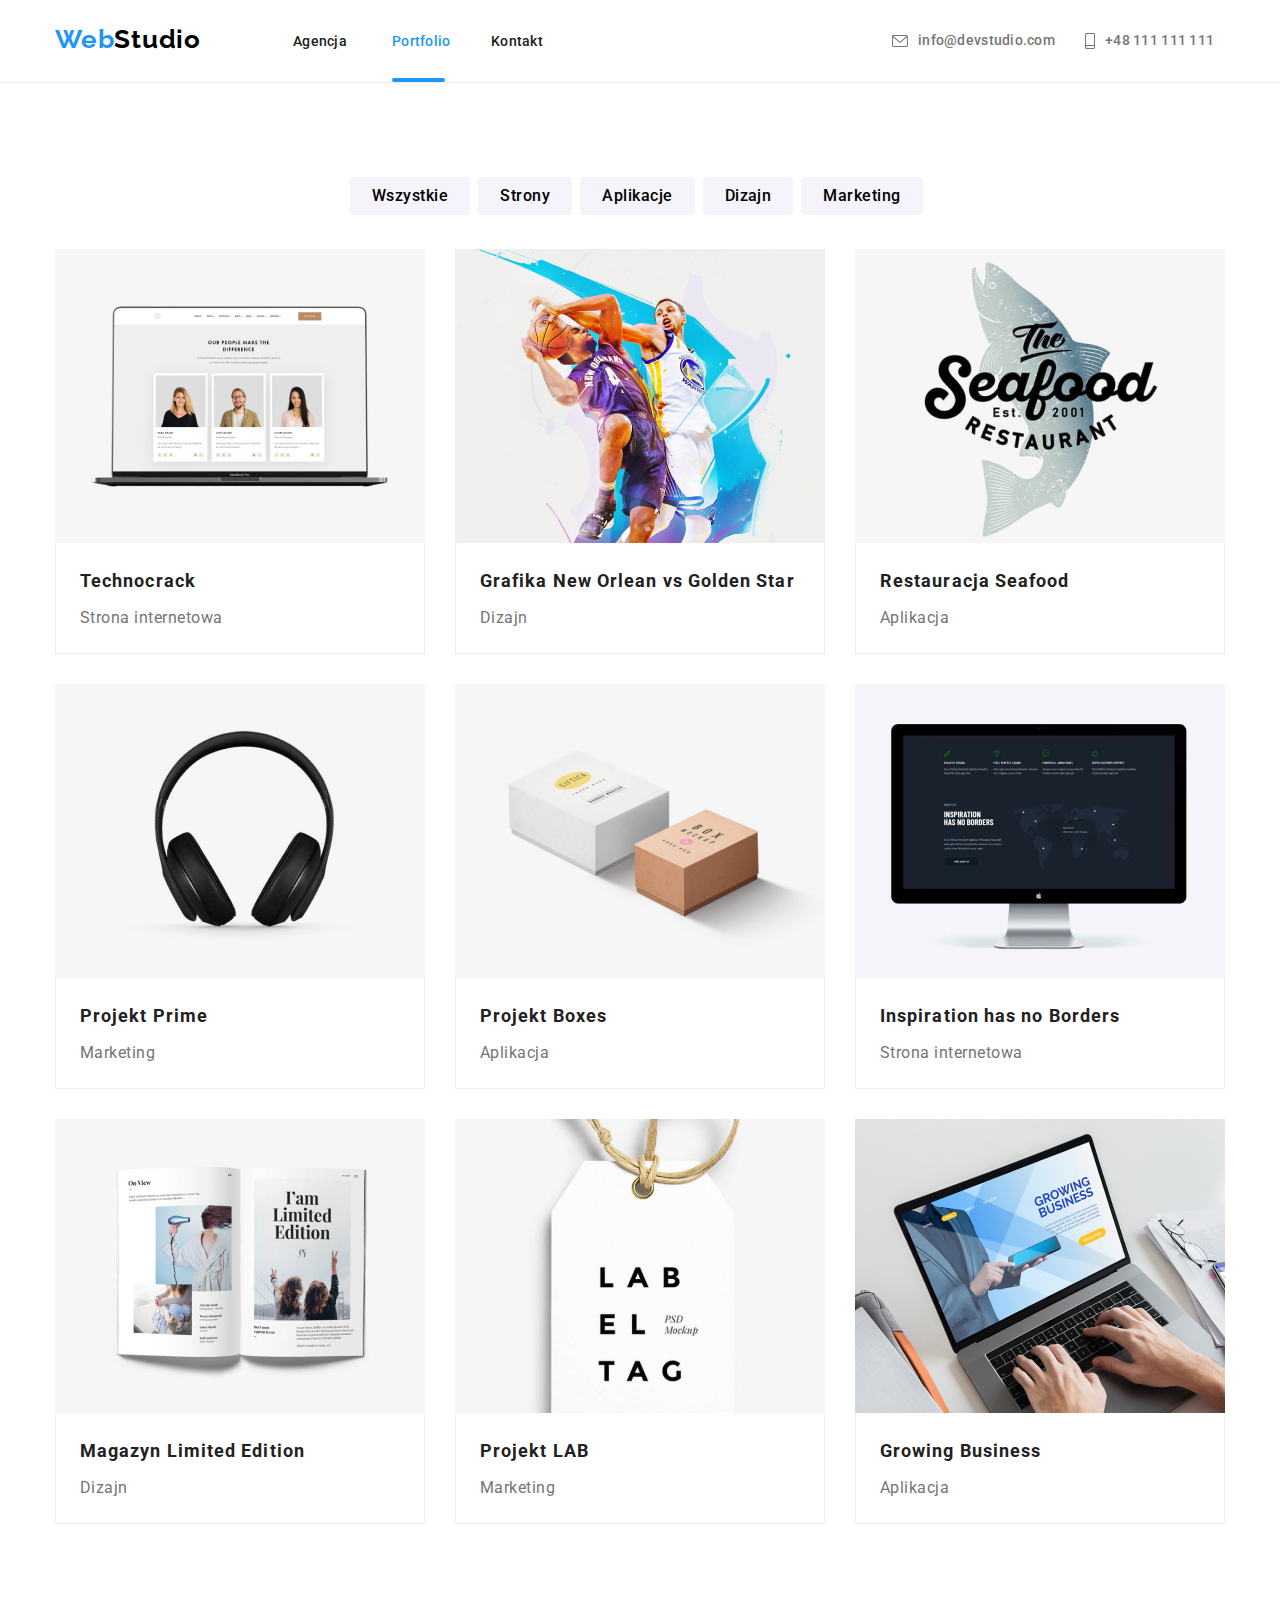
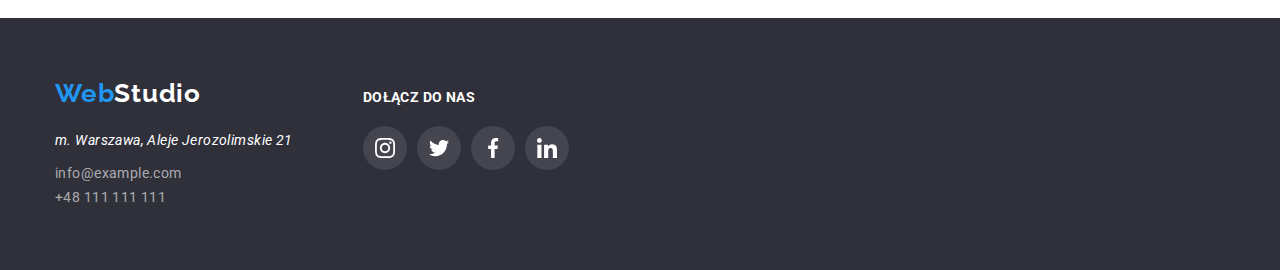
==== portfolio.html @ b8ef75c4 "hw7" ====
<!DOCTYPE html>
<html lang="pl">
  <head>
    <meta charset="UTF-8" />
    <meta http-equiv="X-UA-Compatible" content="IE=edge" />
    <meta name="viewport" content="width=device-width, initial-scale=1.0" />
    <title>WebStudio-portfolio</title>
    <link
      href="https://cdnjs.cloudflare.com/ajax/libs/modern-normalize/1.1.0/modern-normalize.min.css"
      rel="stylesheet"
    />
    <link href="./css/style.css" rel="stylesheet" />
    <link rel="preconnect" href="https://fonts.googleapis.com" />
    <link rel="preconnect" href="https://fonts.gstatic.com" crossorigin />
    <link
      href="https://fonts.googleapis.com/css2?family=Raleway:wght@700&family=Roboto:wght@400;500;700;900&display=swap"
      rel="stylesheet"
    />
  </head>
  <body>
    <header class="top-page">
      <div class="container">
        <a class="logo-top" href="./index.html"
          ><span class="half-logo">Web</span>Studio</a
        >
        <nav class="menu">
          <ul class="menu-list">
            <li class="menu-list-item">
              <a class="link-menu" href="./index.html">Agencja</a>
            </li>
            <li class="menu-list-item">
              <div class="active">
                <a class="link-menu" href="./portfolio.html">Portfolio</a>
              </div>
            </li>
            <li class="menu-list-item">
              <a class="link-menu" href="#">Kontakt</a>
            </li>
          </ul>
        </nav>
        <div class="contact-list">
          <span class="contact-list-item">
            <svg class="contact-icon" width="16px" height="12px">
              <use href="./images/icons.svg#icon-envelope"></use>
            </svg>
            <a class="contact-top" href="mailto:info@devstudio.com">
              info@devstudio.com</a
            ></span
          >
          <span class="contact-list-item">
            <svg class="contact-icon" width="10px" height="16px">
              <use
                class="phone-icon"
                href="./images/icons.svg#icon-smartphone"
              ></use>
            </svg>
            <a class="contact-top" href="tel:+48111111111">+48 111 111 111</a>
          </span>
        </div>
      </div>
    </header>
    <main>
      <section class="section">
        <div class="container">
          <ul class="portfolio-button-list">
            <li class="portfolio-button-item">
              <button class="portfolio-button" type="button">Wszystkie</button>
            </li>
            <li class="portfolio-button-item">
              <button class="portfolio-button" type="button">Strony</button>
            </li>
            <li class="portfolio-button-item">
              <button class="portfolio-button" type="button">Aplikacje</button>
            </li>
            <li class="portfolio-button-item">
              <button class="portfolio-button" type="button">Dizajn</button>
            </li>
            <li class="portfolio-button-item">
              <button class="portfolio-button" type="button">Marketing</button>
            </li>
          </ul>
          <ul class="portfolio-list">
            <li class="portfolio-pictrue">
              <div class="portfolio-image-box">
                <img
                  src="./images/portfolio/technocrack.jpg"
                  alt="notebook with web page of technocrack"
                  width="370"
                  height="294"
                />
                <div class="overlay">
                  <p class="overlay-text">
                    technocrack jest popularną platformą wykorzystywaną do
                    rozpowszechneinia koronawirusa. Firmy wykorzystują te
                    platformę do celów szpiegowskich i ataków na niebezpieczne
                    serwery konkurencji
                  </p>
                </div>
              </div>
              <div class="portfolio-item-info">
                <h4 class="portfolio-name">Technocrack</h4>
                <p class="portfolio-description">Strona internetowa</p>
              </div>
            </li>
            <li class="portfolio-pictrue">
              <div class="portfolio-image-box">
                <img
                  src="./images/portfolio/neworleanvsgoldenstar.jpg"
                  alt="two basketball players fighting for ball"
                  width="370"
                  height="294"
                />
                <div class="overlay">
                  <p class="overlay-text">
                    technocrack jest popularną platformą wykorzystywaną do
                    rozpowszechneinia koronawirusa. Firmy wykorzystują te
                    platformę do celów szpiegowskich i ataków na niebezpieczne
                    serwery konkurencji
                  </p>
                </div>
              </div>
              <div class="portfolio-item-info">
                <h4 class="portfolio-name">
                  Grafika New Orlean vs Golden Star
                </h4>
                <p class="portfolio-description">Dizajn</p>
              </div>
            </li>
            <li class="portfolio-pictrue">
              <div class="portfolio-image-box">
                <img
                  src="./images/portfolio/seafood.jpg"
                  alt="logo of Seafood restaurant"
                  width="370"
                  height="294"
                />
                <div class="overlay">
                  <p class="overlay-text">
                    technocrack jest popularną platformą wykorzystywaną do
                    rozpowszechneinia koronawirusa. Firmy wykorzystują te
                    platformę do celów szpiegowskich i ataków na niebezpieczne
                    serwery konkurencji
                  </p>
                </div>
              </div>
              <div class="portfolio-item-info">
                <h4 class="portfolio-name">Restauracja Seafood</h4>
                <p class="portfolio-description">Aplikacja</p>
              </div>
            </li>
            <li class="portfolio-pictrue">
              <div class="portfolio-image-box">
                <img
                  src="./images/portfolio/projectprime.jpg"
                  alt="black headphones"
                  width="370"
                  height="294"
                />
                <div class="overlay">
                  <p class="overlay-text">
                    technocrack jest popularną platformą wykorzystywaną do
                    rozpowszechneinia koronawirusa. Firmy wykorzystują te
                    platformę do celów szpiegowskich i ataków na niebezpieczne
                    serwery konkurencji
                  </p>
                </div>
              </div>
              <div class="portfolio-item-info">
                <h4 class="portfolio-name">Projekt Prime</h4>
                <p class="portfolio-description">Marketing</p>
              </div>
            </li>
            <li class="portfolio-pictrue">
              <div class="portfolio-image-box">
                <img
                  src="./images/portfolio/projectboxes.jpg"
                  alt="pictrue of two boxes one white, other pink"
                  width="370"
                  height="294"
                />
                <div class="overlay">
                  <p class="overlay-text">
                    technocrack jest popularną platformą wykorzystywaną do
                    rozpowszechneinia koronawirusa. Firmy wykorzystują te
                    platformę do celów szpiegowskich i ataków na niebezpieczne
                    serwery konkurencji
                  </p>
                </div>
              </div>
              <div class="portfolio-item-info">
                <h4 class="portfolio-name">Projekt Boxes</h4>
                <p class="portfolio-description">Aplikacja</p>
              </div>
            </li>
            <li class="portfolio-pictrue">
              <div class="portfolio-image-box">
                <img
                  src="./images/portfolio/noborders.jpg"
                  alt="screen with wepage of inspiration has no borders"
                  width="370"
                  height="294"
                />
                <div class="overlay">
                  <p class="overlay-text">
                    technocrack jest popularną platformą wykorzystywaną do
                    rozpowszechneinia koronawirusa. Firmy wykorzystują te
                    platformę do celów szpiegowskich i ataków na niebezpieczne
                    serwery konkurencji
                  </p>
                </div>
              </div>
              <div class="portfolio-item-info">
                <h4 class="portfolio-name">Inspiration has no Borders</h4>
                <p class="portfolio-description">Strona internetowa</p>
              </div>
            </li>
            <li class="portfolio-pictrue">
              <div class="portfolio-image-box">
                <img
                  src="./images/portfolio/magazine.jpg"
                  alt="pictrue of magazine opened on page with pictrues"
                  width="370"
                  height="294"
                />
                <div class="overlay">
                  <p class="overlay-text">
                    technocrack jest popularną platformą wykorzystywaną do
                    rozpowszechneinia koronawirusa. Firmy wykorzystują te
                    platformę do celów szpiegowskich i ataków na niebezpieczne
                    serwery konkurencji
                  </p>
                </div>
              </div>
              <div class="portfolio-item-info">
                <h4 class="portfolio-name">Magazyn Limited Edition</h4>
                <p class="portfolio-description">Dizajn</p>
              </div>
            </li>
            <li class="portfolio-pictrue">
              <div class="portfolio-image-box">
                <img
                  src="./images/portfolio/projectlab.jpg"
                  alt="white tag with labeltag"
                  width="370"
                  height="294"
                />
                <div class="overlay">
                  <p class="overlay-text">
                    technocrack jest popularną platformą wykorzystywaną do
                    rozpowszechneinia koronawirusa. Firmy wykorzystują te
                    platformę do celów szpiegowskich i ataków na niebezpieczne
                    serwery konkurencji
                  </p>
                </div>
              </div>
              <div class="portfolio-item-info">
                <h4 class="portfolio-name">Projekt LAB</h4>
                <p class="portfolio-description">Marketing</p>
              </div>
            </li>
            <li class="portfolio-pictrue">
              <div class="portfolio-image-box">
                <img
                  src="./images/portfolio/notebooktaping.jpg"
                  alt="taping on notebook"
                  width="370"
                  height="294"
                />
                <div class="overlay">
                  <p class="overlay-text">
                    technocrack jest popularną platformą wykorzystywaną do
                    rozpowszechneinia koronawirusa. Firmy wykorzystują te
                    platformę do celów szpiegowskich i ataków na niebezpieczne
                    serwery konkurencji
                  </p>
                </div>
              </div>
              <div class="portfolio-item-info">
                <h4 class="portfolio-name">Growing Business</h4>
                <p class="portfolio-description">Aplikacja</p>
              </div>
            </li>
          </ul>
        </div>
      </section>
    </main>
    <footer class="bottom-page">
      <div class="container">
        <div class="wrapper-bottom">
          <div class="main-bottom">
            <div class="logo-bottom">
              <a class="logo-bottom-link" href="./index.html"
                ><span class="half-logo">Web</span>Studio</a
              >
            </div>
            <div class="contact-data">
              <address class="address-of-company">
                m. Warszawa, Aleje Jerozolimskie 21
              </address>
              <a class="bottom-contact" href="info@example.com"
                >info@example.com</a
              ><br />
              <a class="bottom-contact" href="tel:+48111111111"
                >+48 111 111 111</a
              >
            </div>
          </div>
          <div class="side-bottom">
            <h3 class="secondary-header-bottom">DOŁĄCZ DO NAS</h3>
            <ul class="social-media-bottom-list">
              <li class="social-media-bottom-item">
                <a href="" class="social-media-bottom-link"
                  ><svg
                    class="social-media-bottom-icon"
                    width="44px"
                    height="44px"
                  >
                    <use href="images/icons.svg#icon-instagram-2"></use>
                  </svg>
                </a>
              </li>
              <li class="social-media-bottom-item">
                <a href="" class="social-media-bottom-link"
                  ><svg
                    class="social-media-bottom-icon"
                    width="44px"
                    height="44px"
                  >
                    <use href="./images/icons.svg#icon-twitter-1"></use>
                  </svg>
                </a>
              </li>
              <li class="social-media-bottom-item">
                <a href="" class="social-media-bottom-link"
                  ><svg
                    class="social-media-bottom-icon"
                    width="44px"
                    height="44px"
                  >
                    <use href="./images/icons.svg#icon-facebook-1"></use>
                  </svg>
                </a>
              </li>
              <li class="social-media-bottom-item">
                <a href="" class="social-media-bottom-link"
                  ><svg
                    class="social-media-bottom-icon"
                    width="44px"
                    height="44px"
                  >
                    <use href="./images/icons.svg#icon-linkedin-1"></use>
                  </svg>
                </a>
              </li>
            </ul>
          </div>
        </div>
      </div>
    </footer>
  </body>
</html>
---- css/style.css ----
body {
  font-family: "Roboto", sans-serif;
  color: #212121;
}
.container {
  width: 1200px;
  margin: 0 auto;
}
.section {
  padding-bottom: 94px;
  padding-top: 94px;
}

.top-page {
  background-color: var(--third-background-color);
  border-bottom: 1px solid var(--border-line-color);
}
.top-page > div {
  display: flex;
  padding-left: 15px;
  padding-right: 15px;
  padding-top: 24px;
  padding-bottom: 24px;
}
:root {
  --third-background-color: #ffffff;
  --logo-top: #000000;
  --half-logo: #2196f3;
  --highlited: #2196f3;
  --text-color-one: #757575;
  --first-color-background: #2f303a;
  --second-color-background: #f5f4fa;
  --color-menu: #212121;
  --border-line-color: #ececec;
  --second-border-line-color: #eeeeee;
  --icon-color: #afb1b8;
}
.logo-top {
  color: var(--logo-top);
  font-family: "Raleway";
  font-size: 26px;
  font-weight: 700;
  line-height: 1.19;
  letter-spacing: 0.03em;
  text-decoration: none;
  padding-bottom: 1px;
  width: 145px;
}

.half-logo {
  color: var(--half-logo);
  font-family: "Raleway";
  font-size: 26px;
  font-weight: 700;
  line-height: 1.19;
  letter-spacing: 0.03em;
  text-decoration: none;
}
.menu {
  padding-top: 8px;
  padding-bottom: 8px;
  margin-left: 93px;
  margin-right: 345px;
  width: 254px;
}
.menu-list {
  display: flex;
  list-style: none;
  width: 254px;
  padding-left: 0px;
  margin: 0px;
}

.menu-list-item {
  width: 53px;
  margin-left: 0px;
  margin-right: 46px;
}
.menu-list-item:last-child {
  margin-right: 0px;
}

.link-menu {
  text-decoration: none;
  color: var(--color-menu);
  font-size: 14px;
  font-weight: 500;
  line-height: 1.14;
  letter-spacing: 0.02em;
  text-decoration: none;
  transition-property: color;
  transition-duration: 250ms;
  transition-timing-function: cubic-bezier(0.4, 0, 0.2, 1);
}
.link-menu:hover,
.link-menu:focus {
  color: var(--highlited);
}
.active {
  position: relative;
}
.active > a {
  color: var(--highlited);
}
.active::after {
  content: "";
  position: absolute;
  background-color: var(--highlited);
  border-radius: 2px;
  width: 100%;
  height: 4px;
  margin-top: 28px;
  display: block;
}

.contact-list {
  display: flex;
  padding-right: 12px;
  padding-top: 8px;
  padding-bottom: 8px;
  padding-left: 0px;
  white-space: nowrap;
}
.contact-list-item {
  color: var(--text-color-one);
  fill: var(--text-color-one);
  margin-right: 30px;
  display: flex;
  align-items: center;
  transition-property: color, fill;
  transition-duration: 250ms;
  transition-timing-function: cubic-bezier(0.4, 0, 0.2, 1);
}
.contact-list-item:hover,
.contact-list-item:focus {
  color: var(--highlited);
  fill: var(--highlited);
  cursor: pointer;
}
.contact-list-item:last-child {
  margin-right: 0px;
}
.contact-top {
  color: inherit;
  display: flex;
  font-size: 14px;
  font-weight: 500;
  line-height: 1.14;
  letter-spacing: 0.02em;
  text-decoration: none;
  margin-right: 30px;
  margin-left: 10px;
}
.contact-top:last-child {
  margin-right: 0px;
}
.contact-top:first-child {
  margin-left: 0px;
}
.contact-icon {
  display: flex;
}
.title-field {
  background-color: var(--first-color-background);
}
.title-field-fluid {
  max-width: 1600px;
  height: 100%;
  margin: 0 auto;
  background-image: linear-gradient(
      to bottom,
      rgba(47, 48, 58, 0.4),
      rgba(47, 48, 58, 0.4)
    ),
    url(../images/background.jpg);
  background-size: cover;
  background-position: center;
  background-repeat: no-repeat;
  padding-top: 200px;
  padding-bottom: 200px;
}
.title {
  color: var(--third-background-color);
  font-weight: 900;
  font-size: 44px;
  line-height: 1.36;
  text-align: center;
  letter-spacing: 0.06em;
  text-transform: uppercase;
  padding-left: 252px;
  padding-right: 252px;
  margin-bottom: 40px;
  margin-top: 0px;
}
.order-service-button {
  background-color: var(--highlited);
  box-shadow: 0px 4px 4px rgba(0, 0, 0, 0.15);
  color: var(--third-background-color);
  font-weight: 700;
  font-size: 16px;
  line-height: 1.87;
  align-items: center;
  text-align: center;
  letter-spacing: 0.06em;
  cursor: pointer;
  padding: 10px 41px;
  white-space: nowrap;
  border: none;
}
.button-container {
  padding-left: 500px;
  padding-right: 500px;
}
.description-list {
  display: flex;
  padding-left: 15px;
  padding-right: 15px;
  margin: 0px;
  list-style: none;
}
.description-list-item {
  width: 270px;
  margin-right: 30px;
}
.description-list-item:last-child {
  margin-right: 0px;
}
.secondary-header {
  font-size: 14px;
  line-height: 1.14;
  letter-spacing: 0.03em;
  text-transform: uppercase;
  margin-bottom: 10px;
  margin-top: 30px;
}
.description-pictrue {
  display: inline-block;
}
.description-pictrue-container {
  padding: 25px 100px;
  background-color: var(--second-color-background);
}
.description {
  font-size: 14px;
  line-height: 1.71;
  letter-spacing: 0.03em;
  color: var(--text-color-one);
  margin: 0px;
}
.feature-block {
  padding-left: 15px;
  padding-right: 15px;
}

.primary-header {
  font-size: 36px;
  line-height: 1.17;
  letter-spacing: 0.03em;
  margin-top: 0px;
  margin-bottom: 50px;
  padding-left: 409px;
  padding-right: 409px;
  text-align: center;
  white-space: nowrap;
}
.feature-list {
  display: flex;
  list-style: none;
  padding-left: 0px;
  margin: 0px;
  position: relative;
}
.feature-list-item {
  margin-right: 30px;
}
.feature-list-item:last-child {
  margin-right: 0px;
}
.feature-title-one {
  position: absolute;
  left: 0;
  top: 224px;
  width: 370px;
  height: 70px;
  background-color: rgba(47, 48, 58, 0.8);
  padding: 27px 132px;
}
.feature-title-two {
  position: absolute;
  left: 400px;
  top: 224px;
  width: 370px;
  height: 70px;
  background-color: rgba(47, 48, 58, 0.8);
  padding: 27px 132px;
  z-index: 1;
}
.feature-title-three {
  position: absolute;
  left: 800px;
  top: 224px;
  width: 370px;
  height: 70px;
  background-color: rgba(47, 48, 58, 0.8);
  padding: 27px 132px;
  z-index: 1;
}
.feature-title-description {
  color: var(--third-background-color);
  font-weight: 700;
  font-size: 14px;
  line-height: 1.14;
  text-align: center;
  letter-spacing: 0.03em;
  text-transform: uppercase;
  margin: 0;
  white-space: nowrap;
}
.primary-header-two {
  font-size: 36px;
  line-height: 1.17;
  letter-spacing: 0.03em;
  margin-top: 0px;
  margin-bottom: 50px;
  padding-left: 495px;
  padding-right: 495px;
  text-align: center;
  white-space: nowrap;
}
.personel-list {
  display: flex;
  list-style: none;
  padding-left: 15px;
  padding-right: 15px;
  margin: 0px;
}
.name {
  font-weight: 500;
  font-size: 16px;
  line-height: 1.19;
  text-align: center;
  letter-spacing: 0.03em;
  margin-top: 30px;
  margin-bottom: 10px;
  padding-left: 99px;
  padding-right: 99px;
}
.position {
  font-size: 16px;
  line-height: 1.19;
  text-align: center;
  letter-spacing: 0.03em;
  color: var(--text-color-one);
  margin-bottom: 16px;
  margin-top: 0px;
  padding-left: 70px;
  padding-right: 70px;

  white-space: nowrap;
}
.personel {
  background-color: var(--second-color-background);
}
.personel-list-item {
  background-color: var(--third-background-color);
  box-shadow: 0px 1px 3px rgba(0, 0, 0, 0.12), 0px 1px 1px rgba(0, 0, 0, 0.14),
    0px 2px 1px rgba(0, 0, 0, 0.2);
  border-radius: 0px 0px 4px 4px;
  width: 270px;
  margin-right: 30px;
}
.personel-list-item:last-child {
  margin-right: 0px;
}
.social-media {
  padding-left: 32px;
  padding-right: 32px;
  padding-bottom: 18px;
  white-space: nowrap;
  display: flex;
}
.social-media-icon {
  fill: var(--icon-color);
  padding: 12px;
}
.social-media-icon-link:last-child {
  margin-right: 0px;
}
.social-media-icon-link {
  display: flex;
  border-radius: 50%;
  justify-content: center;
  align-items: center;
  margin-right: 10px;
  transition-property: background-color, fill;
  transition-duration: 250ms;
  transition-timing-function: cubic-bezier(0.4, 0, 0.2, 1);
}
.social-media-icon-link:hover,
.social-media-icon-link:focus {
  background-color: var(--highlited);
}
.social-media-icon:hover,
.social-media-icon-link {
  fill: var(--third-background-color);
}
.clients-block {
  padding: 0 15px;
}
.client-list {
  display: flex;
  list-style: none;
  margin: 0px;
  padding: 0px;
}
.client-list-item {
  margin-right: 30px;
}
.client-list-item:last-child {
  margin-right: 0px;
}
.client-logo {
  padding: 16px 32px;
  fill: var(--icon-color);
  transition-property: fill;
  transition-duration: 250ms;
  transition-timing-function: cubic-bezier(0.4, 0, 0.2, 1);
}
.client-link {
  display: flex;
  justify-content: center;
  align-items: center;
  border: 1px solid var(--icon-color);
  border-radius: 4px;
  transition-property: border-color;
  transition-duration: 250ms;
  transition-timing-function: cubic-bezier(0.4, 0, 0.2, 1);
}
.client-link:hover,
.client-link:focus {
  border-color: var(--highlited);
}
.client-logo:hover,
.client-logo:focus {
  fill: var(--highlited);
}
.bottom-page {
  background-color: var(--first-color-background);
}
.wrapper-bottom {
  display: flex;
}
.logo-bottom {
  padding-top: 60px;
  padding-left: 15px;
  margin-bottom: 20px;
}
.contact-data {
  padding-left: 15px;
  padding-bottom: 60px;
}
.logo-bottom-link {
  color: var(--third-background-color);
  font-family: "Raleway";
  font-size: 26px;
  font-weight: 700;
  line-height: 1.19;
  letter-spacing: 0.03em;
  text-decoration: none;
}
.address-of-company {
  font-size: 14px;
  line-height: 1.71;
  letter-spacing: 0.03em;
  color: var(--third-background-color);
  margin-bottom: 9px;
}
.bottom-contact {
  font-size: 14px;
  line-height: 1.71;
  letter-spacing: 0.03em;
  color: rgba(255, 255, 255, 0.6);
  text-decoration: none;
  transition-property: color;
  transition-duration: 250ms;
  transition-timing-function: cubic-bezier(0.4, 0, 0.2, 1);
}
.bottom-contact:hover,
.bottom-contact:focus {
  color: var(--highlited);
}
.side-bottom {
  padding-top: 72px;
  margin-left: 70px;
  padding-bottom: 100px;
}
.secondary-header-bottom {
  font-size: 14px;
  line-height: 1.14;
  letter-spacing: 0.03em;
  text-transform: uppercase;
  margin-top: 0px;
  margin-bottom: 20px;
  color: var(--third-background-color);
}

.social-media-bottom-list {
  display: flex;
  list-style: none;
  margin: 0px;
  padding: 0px;
}
.social-media-bottom-item {
  margin-right: 10px;
}
.social-media-bottom-item:last-child {
  margin-right: 0px;
}
.social-media-bottom-icon {
  fill: var(--third-background-color);
  padding: 12px;
}
.social-media-bottom-link {
  display: flex;
  border-radius: 50%;
  justify-content: center;
  align-items: center;
  background-color: rgba(255, 255, 255, 0.1);
  transition-property: background-color;
  transition-duration: 250ms;
  transition-timing-function: cubic-bezier(0.4, 0, 0.2, 1);
}
.social-media-bottom-link:hover,
.social-media-bottom-link:focus {
  background-color: var(--highlited);
}
.newsletter-bottom {
  margin-left: 78px;
  padding-top: 72px;
  padding-bottom: 94px;
}
.input-wrapper {
  display: flex;
}
.mail-input {
  display: block;
  width: 358px;
  height: 50px;
  border: 1px solid rgba(255, 255, 255, 0.3);
  box-shadow: (0px 4px 4px rgba(0, 0, 0, 0.15));
  border-radius: 4px;
  background-color: inherit;
}
.mail-input:placeholder-shown {
  color: rgba(255, 255, 255, 0.6);
  padding: 15px 16px;
}
.mail-input:focus-within {
  background-color: var(--third-background-color);
}
.newsletter-button {
  display: flex;
  margin-left: 12px;
  background-color: var(--highlited);
  box-shadow: 0px 4px 4px rgba(0, 0, 0, 0.15);
  color: var(--third-background-color);
  font-weight: 700;
  font-size: 16px;
  line-height: 1.87;
  align-items: center;
  text-align: center;
  letter-spacing: 0.06em;
  cursor: pointer;
  padding: 10px 24px 10px 42px;
  white-space: nowrap;
  border: none;
  border-radius: 4px;
  width: 200px;
  height: 50px;
}
.icon-send {
  fill: var(--third-background-color);
  margin-left: 24px;
  align-items: center;
}

.portfolio-button-list {
  display: flex;
  border-radius: 4px;
  list-style: none;
  padding-left: 310px;
  padding-right: 318px;
  margin-bottom: 34px;
  margin-top: 0px;
}
.portfolio-button-item {
  margin-right: 8px;
}

.portfolio-button-item:last-child {
  margin-right: 0px;
}
.portfolio-button {
  background: var(--second-color-background);
  border-radius: 4px;
  font-weight: 500;
  font-size: 16px;
  line-height: 1.62;
  text-align: center;
  letter-spacing: 0.03em;
  cursor: pointer;
  padding: 6px 22px;
  transition-property: background-color, box-shadow, color;
  transition-duration: 250ms;
  transition-timing-function: cubic-bezier(0.4, 0, 0.2, 1);
  border: none;
}
.portfolio-button:hover,
.portfolio-button:focus {
  background-color: var(--highlited);
  box-shadow: 0px 3px 1px rgba(0, 0, 0, 0.1), 0px 1px 2px rgba(0, 0, 0, 0.08),
    0px 2px 2px rgba(0, 0, 0, 0.12);
  border-radius: 4px;
  color: var(--third-background-color);
  font-weight: 500;
  font-size: 16px;
  line-height: 1.62;
  align-items: center;
  letter-spacing: 0.03em;
  cursor: pointer;
  border: none;
}
.portfolio-list {
  display: flex;
  flex-wrap: wrap;
  list-style: none;
  padding-left: 15px;
  padding-right: 15px;
  margin: 0px;
}
.portfolio-pictrue {
  background-color: var(--white);
  margin: 30px;
  display: flex;
  flex-direction: column;
  transition-property: box-shadow;
  transition-duration: 250ms;
  transition-timing-function: cubic-bezier(0.4, 0, 0.2, 1);
}
.portfolio-pictrue:first-child {
  margin-top: 0px;
  margin-left: 0px;
}
.portfolio-pictrue:nth-child(2) {
  margin-left: 0px;
  margin-top: 0px;
}
.portfolio-pictrue:nth-child(3) {
  margin-top: 0px;
  margin-left: 0px;
  margin-right: 0px;
}
.portfolio-pictrue:nth-child(4) {
  margin-top: 0px;
  margin-left: 0px;
}
.portfolio-pictrue:nth-child(5) {
  margin-top: 0px;
  margin-left: 0px;
}
.portfolio-pictrue:nth-child(6) {
  margin-top: 0px;
  margin-left: 0px;
  margin-right: 0px;
}
.portfolio-pictrue:nth-child(7) {
  margin-top: 0px;
  margin-left: 0px;
  margin-bottom: 0px;
}
.portfolio-pictrue:nth-child(8) {
  margin-top: 0px;
  margin-left: 0px;
  margin-bottom: 0px;
}
.portfolio-pictrue:last-child {
  margin: 0px;
}
.portfolio-pictrue:hover,
.portfolio-pictrue:focus {
  box-shadow: 0px 1px 1px rgba(0, 0, 0, 0.12), 0px 4px 4px rgba(0, 0, 0, 0.06),
    1px 4px 6px rgba(0, 0, 0, 0.16);
}
.portfolio-image-box {
  position: relative;
  overflow: hidden;
  display: flex;
}
.overlay {
  position: absolute;
  top: 0px;
  left: 0px;
  width: 100%;
  height: 100%;
  transform: translateY(100%);
  background-color: rgba(33, 150, 243, 0.9);
  padding: 63px 24px 91px;
  transition-property: transform;
  transition-duration: 250ms;
  transition-timing-function: cubic-bezier(0.4, 0, 0.2, 1);
}
.portfolio-image-box:hover .overlay {
  transform: translate(0);
}
.overlay-text {
  margin: 0px;
  font-size: 18px;
  line-height: 1.55;
  letter-spacing: 0.03em;
  color: var(--third-background-color);
}
.portfolio-name {
  font-weight: 700;
  font-size: 18px;
  line-height: 2;
  letter-spacing: 0.06em;
  margin-bottom: 4px;
  margin-top: 0px;
}
.portfolio-description {
  font-size: 16px;
  line-height: 1.87;
  color: var(--text-color-one);
  letter-spacing: 0.03em;
  margin: 0px;
}
.portfolio-item-info {
  border-left: 1px solid var(--second-border-line-color);
  border-right: 1px solid var(--second-border-line-color);
  border-bottom: 1px solid var(--second-border-line-color);
  padding-left: 24px;
  padding-right: 24px;
  padding-top: 20px;
  padding-bottom: 20px;
}
.backdrop {
  position: fixed;
  display: flex;
  background-color: rgba(0, 0, 0, 0.2);
  top: 0px;
  left: 0px;
  width: 100%;
  height: 100%;
  z-index: 2;
  transition-property: opacity;
  transition-duration: 2s;
}
.is-hidden {
  pointer-events: none;
  visibility: hidden;
  opacity: 0;
  z-index: 2;
  transition-property: opacity;
  transition-duration: 2s;
}
.modal {
  visibility: visible;
  opacity: 1;
  position: relative;
  width: 528px;
  height: 581px;
  margin: auto;
  background-color: var(--third-background-color);
  z-index: 2;
  box-shadow: 0px 1px 3px rgba(0, 0, 0, 0.12), 0px 1px 1px rgba(0, 0, 0, 0.14),
    0px 2px 1px rgba(0, 0, 0, 0.2);
  border-radius: 4px;
}
.x-button {
  display: block;
  margin-top: 8px;
  margin-left: 490px;
  width: 30px;
  height: 30px;
  border: 1px solid rgba(0, 0, 0, 0.1);
  border-radius: 50%;
  cursor: pointer;
  background-color: var(--third-background-color);
}
.form-title {
  display: flex;
  justify-content: center;
  padding: 0 40px;
  font-weight: 700;
  font-size: 20px;
  line-height: 1.15;
  letter-spacing: 0.03em;
  white-space: nowrap;
  color: var(--color-menu);
  min-width: 448px;
  margin-top: 2px;
  margin-bottom: 12px;
}
.input-container:focus-within .form-client-icon {
  fill: var(--highlited);
  transition-property: fill;
  transition-duration: 250ms;
  transition-timing-function: cubic-bezier(0.4, 0, 0.2, 1);
}
.input-container:focus-within .form-client-input {
  border-color: var(--highlited);
  outline-color: var(--highlited);
  transition-property: border-color, outline-color;
  transition-duration: 250ms;
  transition-timing-function: cubic-bezier(0.4, 0, 0.2, 1);
}
.input-container {
  position: relative;
}
.form-client-title {
  display: block;
  color: var(--text-color-one);
  font-size: 12px;
  line-height: 1.16;
  letter-spacing: 0.01em;
  margin-bottom: 4px;
  padding-left: 40px;
}
.form-client-input {
  display: block;
  margin: 0 40px;
  margin-bottom: 10px;
  width: 448px;
  height: 40px;
  border: 1px solid rgba(33, 33, 33, 0.2);
  border-radius: 4px;
  padding-left: 42px;
  transition-property: border-color;
  transition-duration: 250ms;
  transition-timing-function: cubic-bezier(0.4, 0, 0.2, 1);
}

.form-client-icon {
  position: absolute;
  left: 55px;
  top: 14px;
  transition-property: fill;
  transition-duration: 250ms;
  transition-timing-function: cubic-bezier(0.4, 0, 0.2, 1);
}
.form-client-feedback {
  display: block;
  margin: 0 40px;
  margin-bottom: 20px;
  width: 448px;
  height: 120px;
  border: 1px solid rgba(33, 33, 33, 0.2);
  border-radius: 4px;
  padding: 16px 12px;
  transition-property: border-color outline-color;
  transition-duration: 250ms;
  transition-timing-function: cubic-bezier(0.4, 0, 0.2, 1);
  outline-color: none;
}
.form-client-feedback:focus-within {
  border-color: var(--highlited);
  transition-property: border-color, outline-color;
  transition-duration: 250ms;
  transition-timing-function: cubic-bezier(0.4, 0, 0.2, 1);
  outline-color: var(--highlited);
}
.form-client-feedback:placeholder-shown {
  font-size: 12px;
  line-height: 16px;
  letter-spacing: 0.01em;
  color: rgba(117, 117, 117, 0.5);
}
.terms-container {
  position: relative;
  align-items: center;
  display: flex;
}

.form-client-terms {
  font-size: 14px;
  line-height: 1.71;
  letter-spacing: 0.03em;
  color: var(--text-color-one);
  margin-left: 55px;
  display: flex;
  align-items: center;
  justify-content: space-between;
  width: 419px;
  height: 24px;
}

.form-client-terms::before {
  content: "";
  display: inline-block;
  width: 16px;
  height: 15px;
  border: 1px solid var(--color-menu);
  margin-right: 8px;
}
.active-checkbox {
  display: block;
  position: absolute;
  left: 55px;
  background-color: var(--highlited);
  fill: var(--third-background-color);
  border-radius: 2px;
  opacity: 0;
  transition-property: opacity;
  transition-duration: 250ms;
  transition-timing-function: cubic-bezier(0.4, 0, 0.2, 1);
}
.terms-checkbox {
  display: block;
  position: absolute;
  left: 55px;
  cursor: pointer;
  opacity: 0;
  width: 0;
  height: 0;
}

.terms-checkbox:checked + .active-checkbox {
  opacity: 1;
  transition-property: opacity;
  transition-duration: 250ms;
  transition-timing-function: cubic-bezier(0.4, 0, 0.2, 1);
}

.form-client-button {
  display: block;
  width: 200px;
  height: 50px;
  margin: 0px 164px;
  margin-top: 30px;
  background-color: var(--highlited);
  box-shadow: 0px 4px 4px rgba(0, 0, 0, 0.15);
  border-radius: 4px;
  border: none;
  padding: 10px 76px;
  color: var(--third-background-color);
  font-weight: 700;
  font-size: 16px;
  line-height: 1.87;
  letter-spacing: 0.06em;
  cursor: pointer;
}
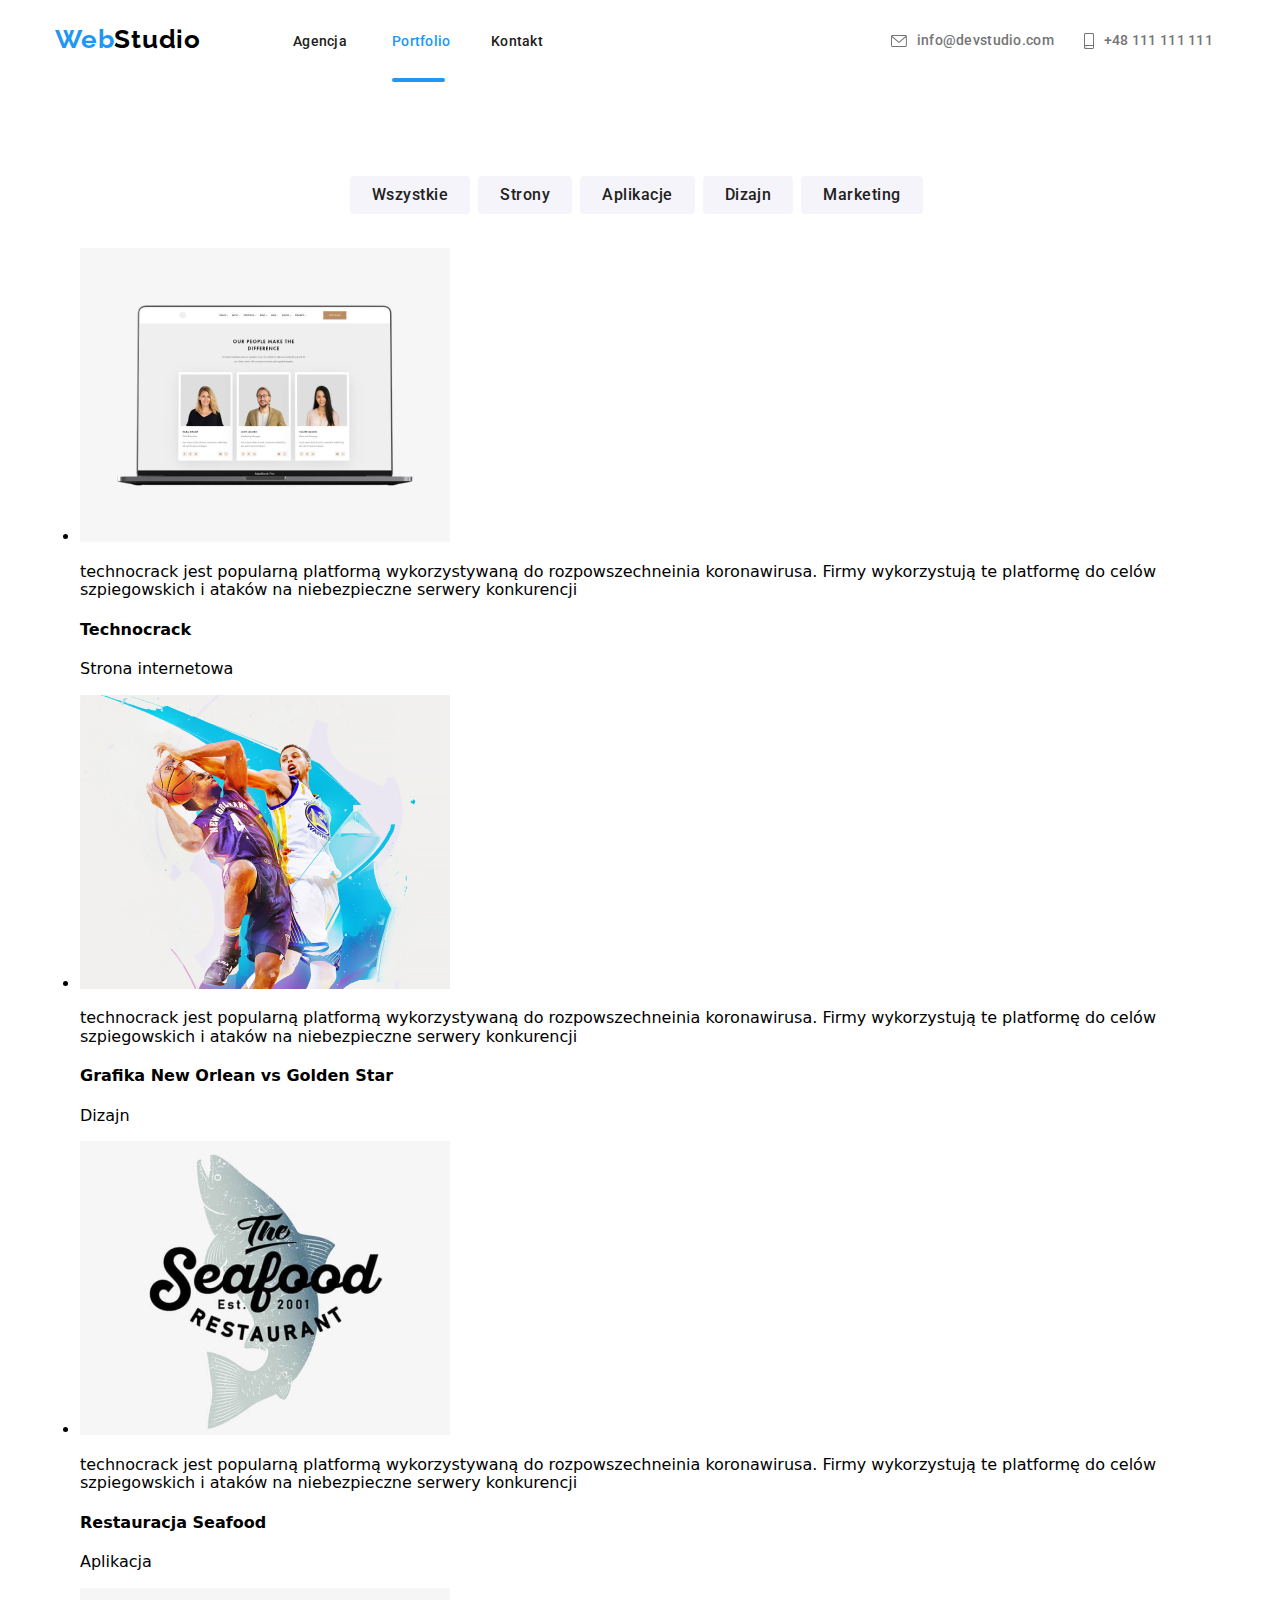
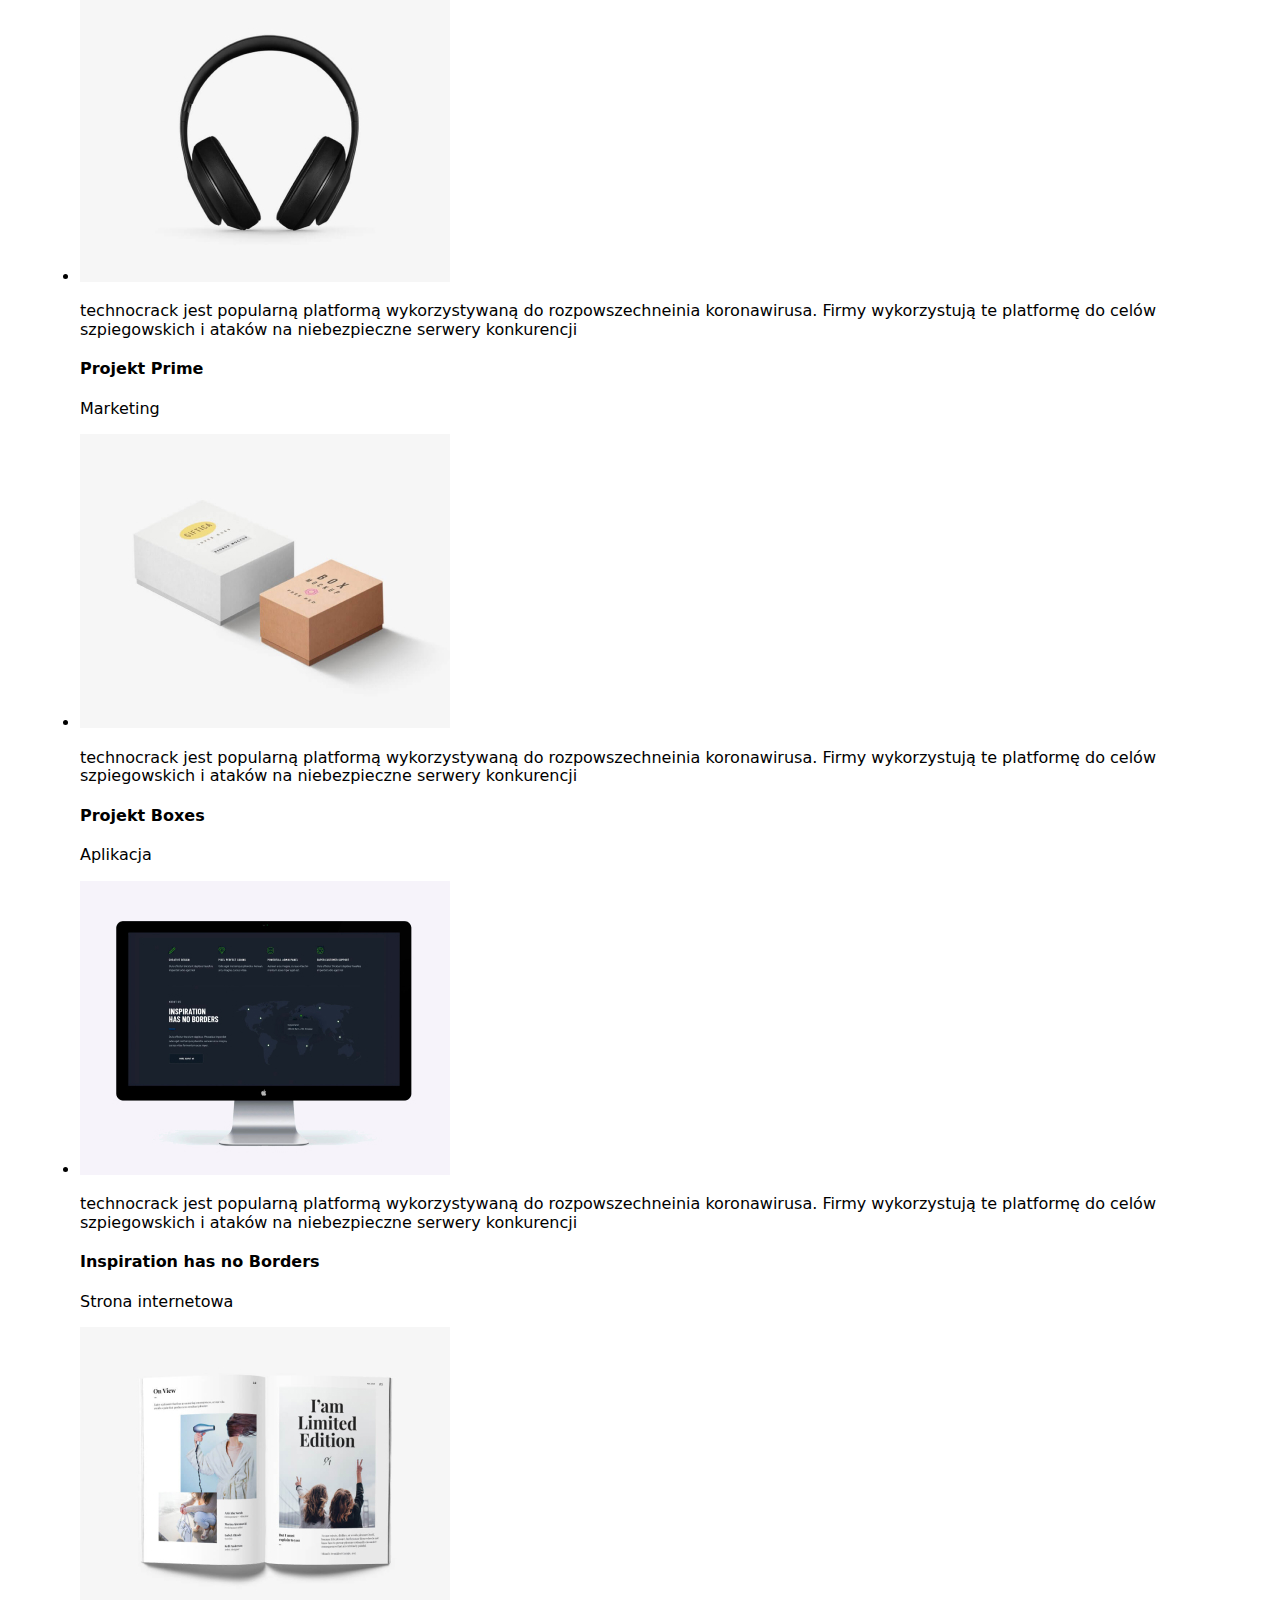
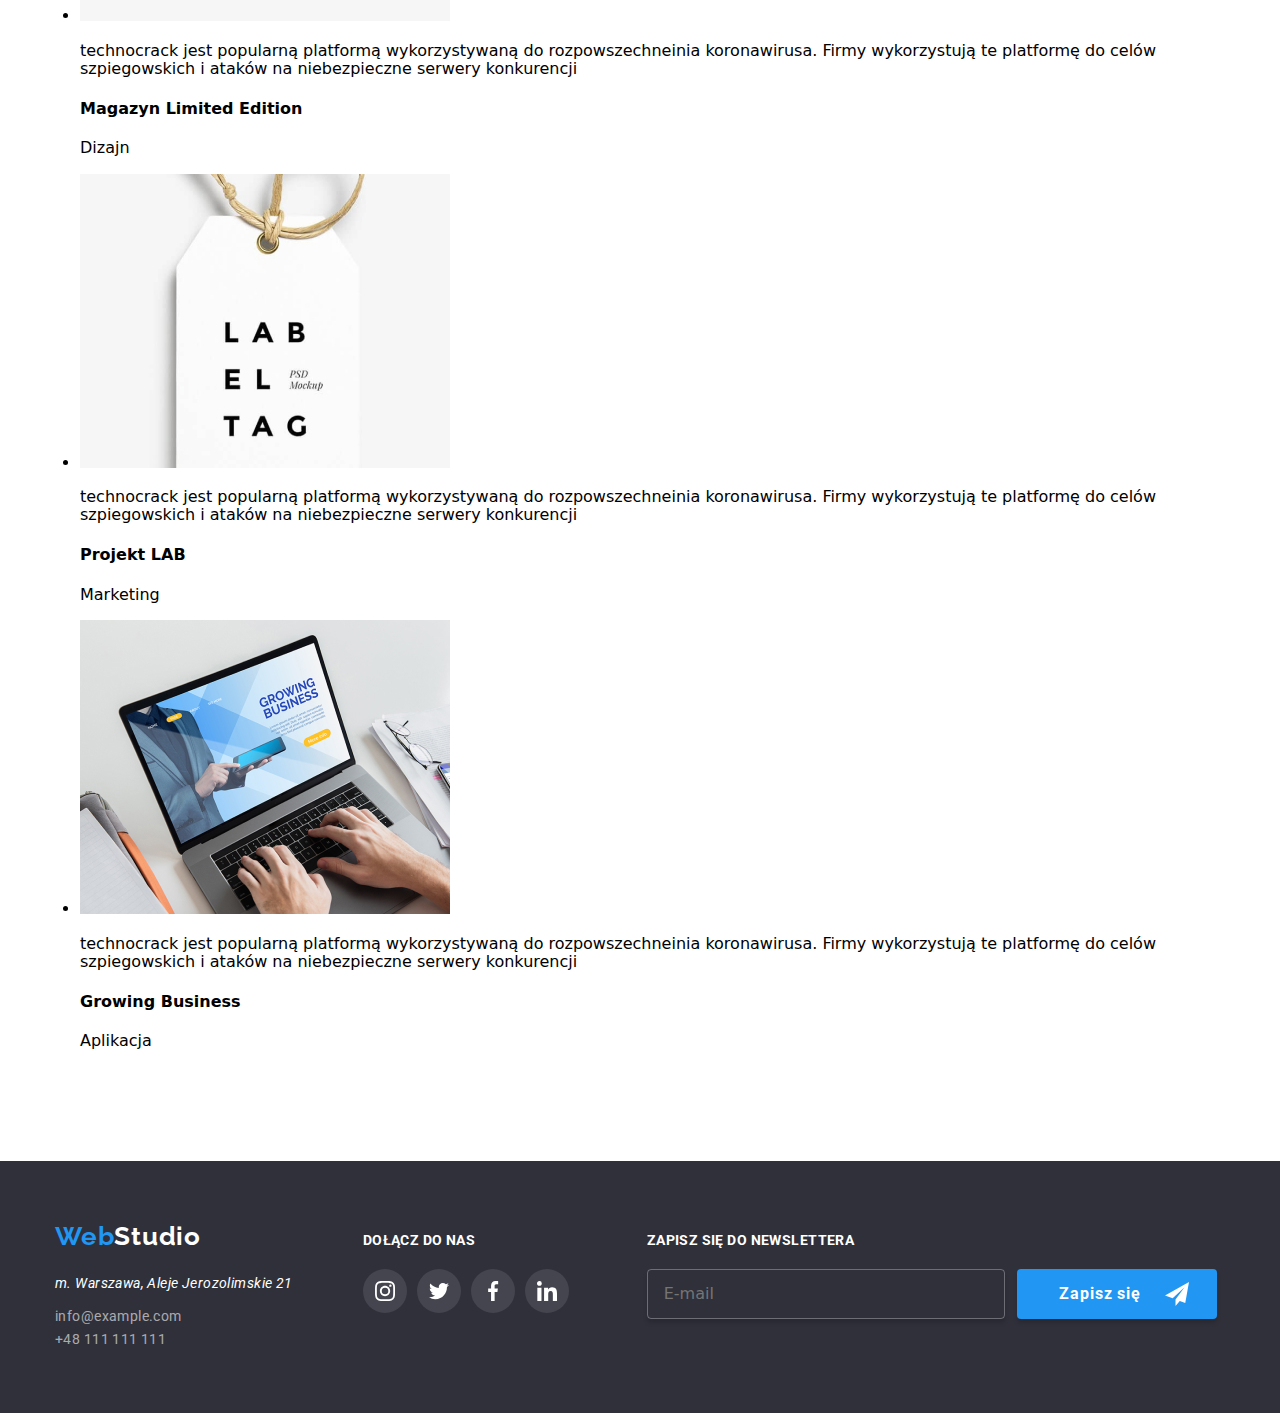
==== commit 04a5d64b: "hw 7 progress" ====
--- a/portfolio.html
+++ b/portfolio.html
@@ -9,7 +9,7 @@
       href="https://cdnjs.cloudflare.com/ajax/libs/modern-normalize/1.1.0/modern-normalize.min.css"
       rel="stylesheet"
     />
-    <link href="./css/style.css" rel="stylesheet" />
+    <link href="./css/main.min.css" rel="stylesheet" />
     <link rel="preconnect" href="https://fonts.googleapis.com" />
     <link rel="preconnect" href="https://fonts.gstatic.com" crossorigin />
     <link
@@ -18,65 +18,68 @@
     />
   </head>
   <body>
-    <header class="top-page">
+    <header class="page__header">
       <div class="container">
-        <a class="logo-top" href="./index.html"
-          ><span class="half-logo">Web</span>Studio</a
-        >
-        <nav class="menu">
-          <ul class="menu-list">
-            <li class="menu-list-item">
-              <a class="link-menu" href="./index.html">Agencja</a>
-            </li>
-            <li class="menu-list-item">
-              <div class="active">
-                <a class="link-menu" href="./portfolio.html">Portfolio</a>
-              </div>
-            </li>
-            <li class="menu-list-item">
-              <a class="link-menu" href="#">Kontakt</a>
-            </li>
-          </ul>
-        </nav>
-        <div class="contact-list">
-          <span class="contact-list-item">
-            <svg class="contact-icon" width="16px" height="12px">
-              <use href="./images/icons.svg#icon-envelope"></use>
-            </svg>
-            <a class="contact-top" href="mailto:info@devstudio.com">
-              info@devstudio.com</a
-            ></span
+        <div class="flex">
+          <a class="logo" href="./index.html"
+            ><span class="logo logo--half">Web</span>Studio</a
           >
-          <span class="contact-list-item">
-            <svg class="contact-icon" width="10px" height="16px">
-              <use
-                class="phone-icon"
-                href="./images/icons.svg#icon-smartphone"
-              ></use>
-            </svg>
-            <a class="contact-top" href="tel:+48111111111">+48 111 111 111</a>
-          </span>
+          <nav class="nav">
+            <ul class="nav__list">
+              <li class="nav__item">
+                <a class="nav__link" href="./index.html">Agencja</a>
+              </li>
+              <li class="nav__item">
+                <div class="nav__item nav__item--active">
+                  <a class="nav__link nav__link--active" href="./portfolio.html"
+                    >Portfolio</a
+                  >
+                </div>
+              </li>
+              <li class="nav__item nav__item--last">
+                <a class="nav__link" href="#">Kontakt</a>
+              </li>
+            </ul>
+          </nav>
+          <div class="contact">
+            <span class="contact__item">
+              <svg class="contact__icon" width="16px" height="12px">
+                <use href="./images/icons.svg#icon-envelope"></use>
+              </svg>
+              <a class="contact__link" href="mailto:info@devstudio.com">
+                info@devstudio.com</a
+              ></span
+            >
+            <span class="contact__item contact__item--last">
+              <svg class="contact__icon" width="10px" height="16px">
+                <use href="./images/icons.svg#icon-smartphone"></use>
+              </svg>
+              <a class="contact__link" href="tel:+48111111111"
+                >+48 111 111 111</a
+              >
+            </span>
+          </div>
         </div>
       </div>
     </header>
     <main>
-      <section class="section">
+      <section class="portfolio">
         <div class="container">
-          <ul class="portfolio-button-list">
-            <li class="portfolio-button-item">
-              <button class="portfolio-button" type="button">Wszystkie</button>
-            </li>
-            <li class="portfolio-button-item">
-              <button class="portfolio-button" type="button">Strony</button>
-            </li>
-            <li class="portfolio-button-item">
-              <button class="portfolio-button" type="button">Aplikacje</button>
-            </li>
-            <li class="portfolio-button-item">
-              <button class="portfolio-button" type="button">Dizajn</button>
-            </li>
-            <li class="portfolio-button-item">
-              <button class="portfolio-button" type="button">Marketing</button>
+          <ul class="portfolio__button-list">
+            <li class="portfolio__button-item">
+              <button class="portfolio__button" type="button">Wszystkie</button>
+            </li>
+            <li class="portfolio__button-item">
+              <button class="portfolio__button" type="button">Strony</button>
+            </li>
+            <li class="portfolio__button-item">
+              <button class="portfolio__button" type="button">Aplikacje</button>
+            </li>
+            <li class="portfolio__button-item">
+              <button class="portfolio__button" type="button">Dizajn</button>
+            </li>
+            <li class="portfolio__button-item portfolio__button-item--last">
+              <button class="portfolio__button" type="button">Marketing</button>
             </li>
           </ul>
           <ul class="portfolio-list">
@@ -284,34 +287,34 @@
         </div>
       </section>
     </main>
-    <footer class="bottom-page">
+    <footer class="page-footer">
       <div class="container">
-        <div class="wrapper-bottom">
-          <div class="main-bottom">
-            <div class="logo-bottom">
-              <a class="logo-bottom-link" href="./index.html"
-                ><span class="half-logo">Web</span>Studio</a
+        <div class="page-footer__wrapper">
+          <div class="page-footer__secondary-container">
+            <div class="page-footer__logo-container">
+              <a class="logo logo--footer" href="./index.html"
+                ><span class="logo logo--half">Web</span>Studio</a
               >
             </div>
-            <div class="contact-data">
-              <address class="address-of-company">
+            <div class="contact-footer">
+              <address class="contact-footer__address">
                 m. Warszawa, Aleje Jerozolimskie 21
               </address>
-              <a class="bottom-contact" href="info@example.com"
+              <a class="contact-footer__link" href="info@example.com"
                 >info@example.com</a
               ><br />
-              <a class="bottom-contact" href="tel:+48111111111"
+              <a class="contact-footer__link" href="tel:+48111111111"
                 >+48 111 111 111</a
               >
             </div>
           </div>
-          <div class="side-bottom">
-            <h3 class="secondary-header-bottom">DOŁĄCZ DO NAS</h3>
-            <ul class="social-media-bottom-list">
-              <li class="social-media-bottom-item">
-                <a href="" class="social-media-bottom-link"
+          <div class="footer-social-media">
+            <h3 class="footer-social-media__header">DOŁĄCZ DO NAS</h3>
+            <ul class="footer-social-media__list">
+              <li class="footer-social-media__item">
+                <a href="" class="footer-social-media__link"
                   ><svg
-                    class="social-media-bottom-icon"
+                    class="footer-social-media__icon"
                     width="44px"
                     height="44px"
                   >
@@ -319,10 +322,10 @@
                   </svg>
                 </a>
               </li>
-              <li class="social-media-bottom-item">
-                <a href="" class="social-media-bottom-link"
+              <li class="footer-social-media__item">
+                <a href="" class="footer-social-media__link"
                   ><svg
-                    class="social-media-bottom-icon"
+                    class="footer-social-media__icon"
                     width="44px"
                     height="44px"
                   >
@@ -330,10 +333,10 @@
                   </svg>
                 </a>
               </li>
-              <li class="social-media-bottom-item">
-                <a href="" class="social-media-bottom-link"
+              <li class="footer-social-media__item">
+                <a href="" class="footer-social-media__link"
                   ><svg
-                    class="social-media-bottom-icon"
+                    class="footer-social-media__icon"
                     width="44px"
                     height="44px"
                   >
@@ -341,10 +344,12 @@
                   </svg>
                 </a>
               </li>
-              <li class="social-media-bottom-item">
-                <a href="" class="social-media-bottom-link"
+              <li
+                class="footer-social-media__item footer-social-media__item--last"
+              >
+                <a href="" class="footer-social-media__link"
                   ><svg
-                    class="social-media-bottom-icon"
+                    class="footer-social-media__icon"
                     width="44px"
                     height="44px"
                   >
@@ -353,6 +358,27 @@
                 </a>
               </li>
             </ul>
+          </div>
+          <div class="newsletter">
+            <form>
+              <label>
+                <h3 class="newsletter__header">zapisz się do newslettera</h3>
+                <div class="newsletter__wrapper">
+                  <input
+                    class="newsletter__input"
+                    type="email"
+                    name="email"
+                    placeholder="E-mail"
+                  />
+                  <button class="newsletter__button" type="submit">
+                    Zapisz się
+                    <svg class="newsletter__icon" width="24px" height="24px">
+                      <use href="./images/icons.svg#icon-icon-send"></use>
+                    </svg>
+                  </button>
+                </div>
+              </label>
+            </form>
           </div>
         </div>
       </div>
--- a/css/main.min.css
+++ b/css/main.min.css
@@ -0,0 +1 @@
+.page-header{background-color:#fff;border-bottom:1px solid #ececec}.container{width:1200px;margin:0 auto}.logo{color:#000;font-family:"Raleway";font-weight:700;font-size:26px;line-height:1.19;letter-spacing:.03em;text-decoration:none;padding-bottom:1px;width:145px}.logo--half{color:#2196f3}.logo--footer{color:#fff;padding-bottom:0px}.flex{display:-webkit-box;display:-ms-flexbox;display:flex;padding-left:15px;padding-right:15px;padding-top:24px;padding-bottom:24px}.nav{padding-top:8px;padding-bottom:8px;margin-left:93px;margin-right:345px;width:254px}.nav__list{display:-webkit-box;display:-ms-flexbox;display:flex;list-style:none;padding:0px;margin:0px}.nav__item{width:53px;margin-right:46px}.nav__item--active{position:relative}.nav__item--last{margin-right:0px}.nav__link{text-decoration:none;color:#212121;font-family:"Roboto",sans-serif;font-size:500;font-size:14px;font-weight:500;line-height:1.14;letter-spacing:.02em;-webkit-transition-property:color;transition-property:color;-webkit-transition-duration:250ms;transition-duration:250ms;-webkit-transition-timing-function:cubic-bezier(0.4, 0, 0.2, 1);transition-timing-function:cubic-bezier(0.4, 0, 0.2, 1)}.nav__link:hover,.nav__link:focus{color:#2196f3}.nav__link--active{color:#2196f3}.nav__link--active::after{content:"";position:absolute;background-color:#2196f3;border-radius:2px;width:100%;height:4px;margin-top:28px;display:block}.contact{display:-webkit-box;display:-ms-flexbox;display:flex;padding-right:12px;padding-top:8px;padding-bottom:8px;padding-left:0px;white-space:nowrap}.contact__item{color:#757575;fill:#757575;margin-right:30px;display:-webkit-box;display:-ms-flexbox;display:flex;-webkit-box-align:center;-ms-flex-align:center;align-items:center;-webkit-transition-property:fill,color;transition-property:fill,color;-webkit-transition-duration:250ms;transition-duration:250ms;-webkit-transition-timing-function:cubic-bezier(0.4, 0, 0.2, 1);transition-timing-function:cubic-bezier(0.4, 0, 0.2, 1)}.contact__item:hover,.contact__item:focus{fill:#2196f3;color:#2196f3;cursor:pointer}.contact__item--last{margin-right:0px}.contact__link{font-family:"Roboto",sans-serif;font-weight:500;font-size:14px;color:inherit;line-height:1.14;letter-spacing:.02em;text-decoration:none;margin-right:30px;margin-left:10px;display:-webkit-box;display:-ms-flexbox;display:flex}.contact__link:hover,.contact__link:focus{color:inherit}.contact__link:first-child{margin-left:0px}.contact__link:last-child{margin-right:0px}.contact__icon{display:-webkit-box;display:-ms-flexbox;display:flex}.page-title{background-color:#2f303a}.title-field{max-width:1600px;height:100%;margin:0 auto;background-image:-webkit-gradient(linear, left top, left bottom, from(rgba(47, 48, 58, 0.4)), to(rgba(47, 48, 58, 0.4))),url(../images/background.jpg);background-image:linear-gradient(to bottom, rgba(47, 48, 58, 0.4), rgba(47, 48, 58, 0.4)),url(../images/background.jpg);background-size:cover;background-position:center;background-repeat:no-repeat;padding-top:200px;padding-bottom:200px}.title-field__name{color:#fff;font-family:"Roboto",sans-serif;font-weight:900;font-size:44px;line-height:1.36;text-align:center;letter-spacing:.06em;text-transform:uppercase;padding-left:252px;padding-right:252px;margin-bottom:40px;margin-top:0px}.title-field__button-container{padding-left:500px;padding-right:500px}.title-field__button{background-color:#2196f3;-webkit-box-shadow:0px 4px 4px rgba(0,0,0,.15);box-shadow:0px 4px 4px rgba(0,0,0,.15);color:#fff;font-family:"Roboto",sans-serif;font-weight:700;font-size:16px;line-height:1.87;-webkit-box-align:center;-ms-flex-align:center;align-items:center;text-align:center;letter-spacing:.06em;cursor:pointer;padding:10px 41px;white-space:nowrap;border:none}.description{padding-bottom:94px;padding-top:94px}.description__list{display:-webkit-box;display:-ms-flexbox;display:flex;padding-left:15px;padding-right:15px;margin:0px;list-style:none}.description__item{width:270px;margin-right:30px}.description__item--last{margin-right:0px}.description__header{font-family:"Roboto",sans-serif;font-weight:700;color:#212121;font-size:14px;line-height:1.14;letter-spacing:.03em;text-transform:uppercase;margin-bottom:10px;margin-top:30px}.description__pictrue{display:inline-block}.description__secondary-container{padding:25px 100px;background-color:#f5f4fa}.description__text{font-family:"Roboto",sans-serif;font-weight:400;color:#757575;font-size:14px;line-height:1.71;letter-spacing:.03em;margin:0px}.feature{padding-bottom:94px;padding-top:94px}.feature__container{padding-left:15px;padding-right:15px}.feature__header{font-family:"Roboto",sans-serif;font-weight:700;color:#212121;font-size:36px;line-height:1.17;letter-spacing:.03em;margin-top:0px;margin-bottom:50px;padding-left:409px;padding-right:409px;text-align:center;white-space:nowrap}.feature__list{display:-webkit-box;display:-ms-flexbox;display:flex;list-style:none;padding-left:0px;margin:0px;position:relative}.feature__item{margin-right:30px}.feature__item--last{margin-right:0px}.feature__title-container{position:absolute;top:224px;width:370px;height:70px;background-color:rgba(47,48,58,.8);padding:27px 132px;z-index:1}.feature__title-container--one{left:0}.feature__title-container--two{left:400px}.feature__title-container--three{left:800px}.feature__description{font-family:"Roboto",sans-serif;font-weight:700;color:#fff;font-size:14px;line-height:1.14;text-align:center;letter-spacing:.03em;text-transform:uppercase;margin:0;white-space:nowrap}.personel{padding-bottom:94px;padding-top:94px;background-color:#f5f4fa}.personel__header{font-family:"Roboto",sans-serif;font-weight:700;color:#212121;font-size:36px;line-height:1.17;letter-spacing:.03em;margin-top:0px;margin-bottom:50px;padding-left:495px;padding-right:495px;text-align:center;white-space:nowrap}.personel__list{display:-webkit-box;display:-ms-flexbox;display:flex;list-style:none;padding-left:15px;padding-right:15px;margin:0px}.personel__name{font-family:"Roboto",sans-serif;font-weight:500;color:#212121;font-weight:500;font-size:16px;line-height:1.19;text-align:center;letter-spacing:.03em;margin-top:30px;margin-bottom:10px;padding-left:99px;padding-right:99px}.personel__position{font-family:"Roboto",sans-serif;font-weight:400;color:#757575;font-size:16px;line-height:1.19;text-align:center;letter-spacing:.03em;margin-bottom:16px;margin-top:0px;padding-left:70px;padding-right:70px;white-space:nowrap}.personel__item{background-color:#fff;-webkit-box-shadow:0px 1px 3px rgba(0,0,0,.12),0px 1px 1px rgba(0,0,0,.14),0px 2px 1px rgba(0,0,0,.2);box-shadow:0px 1px 3px rgba(0,0,0,.12),0px 1px 1px rgba(0,0,0,.14),0px 2px 1px rgba(0,0,0,.2);border-radius:0px 0px 4px 4px;width:270px;margin-right:30px}.personel__item--last{margin-right:0px}.personel__social-media{padding-left:32px;padding-right:32px;padding-bottom:18px;white-space:nowrap;display:-webkit-box;display:-ms-flexbox;display:flex}.personel__social-media-icon{fill:#afb1b8;padding:12px}.personel__social-media-icon--last{margin-right:0px}.personel__social-media-icon:hover,.personel__social-media-icon:focus{fill:#fff}.personel__social-media-link{display:-webkit-box;display:-ms-flexbox;display:flex;border-radius:50%;-webkit-box-pack:center;-ms-flex-pack:center;justify-content:center;-webkit-box-align:center;-ms-flex-align:center;align-items:center;margin-right:10px;-webkit-transition-property:background-color,fill;transition-property:background-color,fill;-webkit-transition-duration:250ms;transition-duration:250ms;-webkit-transition-timing-function:cubic-bezier(0.4, 0, 0.2, 1);transition-timing-function:cubic-bezier(0.4, 0, 0.2, 1)}.personel__social-media-link:focus,.personel__social-media-link:hover{background-color:#2196f3}.clients{padding-bottom:94px;padding-top:94px}.clients__block{padding:0 15px}.clients__header{font-family:"Roboto",sans-serif;font-weight:700;color:#212121;font-size:36px;line-height:1.17;letter-spacing:.03em;margin-top:0px;margin-bottom:50px;padding-left:495px;padding-right:495px;text-align:center;white-space:nowrap}.clients__list{display:-webkit-box;display:-ms-flexbox;display:flex;list-style:none;margin:0px;padding:0px}.clients__item{margin-right:30px}.clients__item--last{margin-right:0px}.clients__logo{padding:16px 32px;fill:#afb1b8;-webkit-transition-property:fill;transition-property:fill;-webkit-transition-duration:250ms;transition-duration:250ms;-webkit-transition-timing-function:cubic-bezier(0.4, 0, 0.2, 1);transition-timing-function:cubic-bezier(0.4, 0, 0.2, 1)}.clients__logo:hover,.clients__logo:focus{fill:#2196f3;-webkit-transition-property:fill;transition-property:fill;-webkit-transition-duration:250ms;transition-duration:250ms;-webkit-transition-timing-function:cubic-bezier(0.4, 0, 0.2, 1);transition-timing-function:cubic-bezier(0.4, 0, 0.2, 1)}.clients__link{display:-webkit-box;display:-ms-flexbox;display:flex;-webkit-box-pack:center;-ms-flex-pack:center;justify-content:center;-webkit-box-align:center;-ms-flex-align:center;align-items:center;border:1px solid #afb1b8;border-radius:4px;-webkit-transition-property:border-color;transition-property:border-color;-webkit-transition-duration:250ms;transition-duration:250ms;-webkit-transition-timing-function:cubic-bezier(0.4, 0, 0.2, 1);transition-timing-function:cubic-bezier(0.4, 0, 0.2, 1)}.clients__link:hover,.clients__link:focus{border-color:#2196f3;-webkit-transition-property:fill;transition-property:fill;-webkit-transition-duration:250ms;transition-duration:250ms;-webkit-transition-timing-function:cubic-bezier(0.4, 0, 0.2, 1);transition-timing-function:cubic-bezier(0.4, 0, 0.2, 1)}.page-footer{background-color:#2f303a}.page-footer__wrapper{display:-webkit-box;display:-ms-flexbox;display:flex}.page-footer__logo-container{padding-top:60px;padding-left:15px;margin-bottom:20px}.contact-footer{padding-left:15px;padding-bottom:60px}.contact-footer__address{font-family:"Roboto",sans-serif;font-weight:400;color:#fff;font-size:14px;line-height:1.71;letter-spacing:.03em;margin-bottom:9px}.contact-footer__link{font-family:"Roboto",sans-serif;font-weight:400;color:rgba(255,255,255,.6);font-size:14px;line-height:1.71;letter-spacing:.03em;text-decoration:none;-webkit-transition-property:color;transition-property:color;-webkit-transition-duration:250ms;transition-duration:250ms;-webkit-transition-timing-function:cubic-bezier(0.4, 0, 0.2, 1);transition-timing-function:cubic-bezier(0.4, 0, 0.2, 1)}.contact-footer__link:hover,.contact-footer__link:focus{color:#2196f3}.footer-social-media{padding-top:72px;margin-left:70px;padding-bottom:100px}.footer-social-media__header{font-family:"Roboto",sans-serif;font-weight:700;color:#fff;font-size:14px;line-height:1.14;letter-spacing:.03em;text-transform:uppercase;margin-top:0px;margin-bottom:20px}.footer-social-media__list{display:-webkit-box;display:-ms-flexbox;display:flex;list-style:none;margin:0px;padding:0px}.footer-social-media__item{margin-right:10px}.footer-social-media__item--last{margin-right:0px}.footer-social-media__link{display:-webkit-box;display:-ms-flexbox;display:flex;border-radius:50%;-webkit-box-pack:center;-ms-flex-pack:center;justify-content:center;-webkit-box-align:center;-ms-flex-align:center;align-items:center;background-color:rgba(255,255,255,.1);-webkit-transition-property:background-color;transition-property:background-color;-webkit-transition-duration:250ms;transition-duration:250ms;-webkit-transition-timing-function:cubic-bezier(0.4, 0, 0.2, 1);transition-timing-function:cubic-bezier(0.4, 0, 0.2, 1)}.footer-social-media__link:hover,.footer-social-media__link:focus{background-color:#2196f3}.footer-social-media__icon{fill:#fff;padding:12px}.newsletter{margin-left:78px;padding-top:72px;padding-bottom:94px}.newsletter__header{font-family:"Roboto",sans-serif;font-weight:700;color:#fff;font-size:14px;line-height:1.14;letter-spacing:.03em;text-transform:uppercase;margin-top:0px;margin-bottom:20px}.newsletter__wrapper{display:-webkit-box;display:-ms-flexbox;display:flex}.newsletter__input{display:block;width:358px;height:50px;border:1px solid rgba(255,255,255,.3);-webkit-box-shadow:0px 4px 4px rgba(0,0,0,.15);box-shadow:0px 4px 4px rgba(0,0,0,.15);border-radius:4px;background-color:inherit}.newsletter__input:-moz-placeholder-shown{color:rgba(255,255,255,.6);padding:15px 16px}.newsletter__input:-ms-input-placeholder{color:rgba(255,255,255,.6);padding:15px 16px}.newsletter__input:placeholder-shown{color:rgba(255,255,255,.6);padding:15px 16px}.newsletter__input:focus-within{background-color:#fff}.newsletter__button{display:-webkit-box;display:-ms-flexbox;display:flex;margin-left:12px;background-color:#2196f3;-webkit-box-shadow:0px 4px 4px rgba(0,0,0,.15);box-shadow:0px 4px 4px rgba(0,0,0,.15);font-family:"Roboto",sans-serif;font-weight:700;color:#fff;font-size:16px;line-height:1.87;-webkit-box-align:center;-ms-flex-align:center;align-items:center;text-align:center;letter-spacing:.06em;cursor:pointer;padding:10px 24px 10px 42px;white-space:nowrap;border:none;border-radius:4px;width:200px;height:50px}.newsletter__icon{fill:#fff;margin-left:24px;-webkit-box-align:center;-ms-flex-align:center;align-items:center}.backdrop{position:fixed;display:-webkit-box;display:-ms-flexbox;display:flex;background-color:rgba(0,0,0,.2);top:0px;left:0px;width:100%;height:100%;z-index:2;-webkit-transition-property:opacity;transition-property:opacity;-webkit-transition-duration:2s;transition-duration:2s}.is-hidden{pointer-events:none;visibility:hidden;opacity:0;z-index:2;-webkit-transition-property:opacity;transition-property:opacity;-webkit-transition-duration:2s;transition-duration:2s}.modal{visibility:visible;opacity:1;position:relative;width:528px;height:581px;margin:auto;background-color:#fff;z-index:2;-webkit-box-shadow:0px 1px 3px rgba(0,0,0,.12),0px 1px 1px rgba(0,0,0,.14),0px 2px 1px rgba(0,0,0,.2);box-shadow:0px 1px 3px rgba(0,0,0,.12),0px 1px 1px rgba(0,0,0,.14),0px 2px 1px rgba(0,0,0,.2);border-radius:4px}.modal__button{display:block;margin-top:8px;margin-left:490px;width:30px;height:30px;border:1px solid rgba(0,0,0,.1);border-radius:50%;cursor:pointer;background-color:#fff}.modal__title{display:-webkit-box;display:-ms-flexbox;display:flex;-webkit-box-pack:center;-ms-flex-pack:center;justify-content:center;padding:0 40px;font-family:"Roboto",sans-serif;font-weight:700;color:#212121;font-size:20px;line-height:1.15;letter-spacing:.03em;white-space:nowrap;min-width:448px;margin-top:2px;margin-bottom:12px}.modal-form__title{display:block;font-family:"Roboto",sans-serif;font-weight:400;color:#757575;font-size:12px;line-height:1.16;letter-spacing:.01em;margin-bottom:4px;padding-left:40px}.modal-form__container{position:relative}.modal-form__icon{position:absolute;left:55px;top:14px;-webkit-transition-property:fill;transition-property:fill;-webkit-transition-duration:250ms;transition-duration:250ms;-webkit-transition-timing-function:cubic-bezier(0.4, 0, 0.2, 1);transition-timing-function:cubic-bezier(0.4, 0, 0.2, 1)}.modal-form__container:focus-within .modal-form__icon{fill:#2196f3;-webkit-transition-property:fill;transition-property:fill;-webkit-transition-duration:250ms;transition-duration:250ms;-webkit-transition-timing-function:cubic-bezier(0.4, 0, 0.2, 1);transition-timing-function:cubic-bezier(0.4, 0, 0.2, 1)}.modal-form__input{display:block;margin:0 40px;margin-bottom:10px;width:448px;height:40px;border:1px solid rgba(33,33,33,.2);border-radius:4px;padding-left:42px;-webkit-transition-property:border-color;transition-property:border-color;-webkit-transition-duration:250ms;transition-duration:250ms;-webkit-transition-timing-function:cubic-bezier(0.4, 0, 0.2, 1);transition-timing-function:cubic-bezier(0.4, 0, 0.2, 1)}.modal-form__container:focus-within .modal-form__input{border-color:#2196f3;outline-color:#2196f3;-webkit-transition-property:border-color,outline-color;transition-property:border-color,outline-color;-webkit-transition-duration:250ms;transition-duration:250ms;-webkit-transition-timing-function:cubic-bezier(0.4, 0, 0.2, 1);transition-timing-function:cubic-bezier(0.4, 0, 0.2, 1)}.modal-form__feedback{display:block;margin:0 40px;margin-bottom:20px;width:448px;height:120px;border:1px solid rgba(33,33,33,.2);border-radius:4px;padding:16px 12px;-webkit-transition-property:border-color outline-color;transition-property:border-color outline-color;-webkit-transition-duration:250ms;transition-duration:250ms;-webkit-transition-timing-function:cubic-bezier(0.4, 0, 0.2, 1);transition-timing-function:cubic-bezier(0.4, 0, 0.2, 1);outline-color:none}.modal-form__feedback:-moz-placeholder-shown{font-size:12px;line-height:16px;letter-spacing:.01em;font-family:"Roboto",sans-serif;font-weight:400;color:rgba(117,117,117,.5)}.modal-form__feedback:-ms-input-placeholder{font-size:12px;line-height:16px;letter-spacing:.01em;font-family:"Roboto",sans-serif;font-weight:400;color:rgba(117,117,117,.5)}.modal-form__feedback:placeholder-shown{font-size:12px;line-height:16px;letter-spacing:.01em;font-family:"Roboto",sans-serif;font-weight:400;color:rgba(117,117,117,.5)}.modal-form__feedback:focus-within{border-color:#2196f3;outline-color:#2196f3;-webkit-transition-property:border-color,outline-color;transition-property:border-color,outline-color;-webkit-transition-duration:250ms;transition-duration:250ms;-webkit-transition-timing-function:cubic-bezier(0.4, 0, 0.2, 1);transition-timing-function:cubic-bezier(0.4, 0, 0.2, 1)}.modal-form__terms{position:relative;-webkit-box-align:center;-ms-flex-align:center;align-items:center;display:-webkit-box;display:-ms-flexbox;display:flex}.modal-form__terms-checkbox{display:block;position:absolute;left:55px;cursor:pointer;opacity:0;width:0;height:0}.modal-form__terms-icon{display:block;position:absolute;left:55px;background-color:#2196f3;fill:#fff;border-radius:2px;opacity:0;-webkit-transition-property:opacity;transition-property:opacity;-webkit-transition-duration:250ms;transition-duration:250ms;-webkit-transition-timing-function:cubic-bezier(0.4, 0, 0.2, 1);transition-timing-function:cubic-bezier(0.4, 0, 0.2, 1)}.modal-form__terms-checkbox:checked+.modal-form__terms-icon{opacity:1;-webkit-transition-property:opacity;transition-property:opacity;-webkit-transition-duration:250ms;transition-duration:250ms;-webkit-transition-timing-function:cubic-bezier(0.4, 0, 0.2, 1);transition-timing-function:cubic-bezier(0.4, 0, 0.2, 1)}.modal-form__terms-title{font-family:"Roboto",sans-serif;font-weight:400;color:#757575;font-size:14px;line-height:1.71;letter-spacing:.03em;margin-left:55px;display:-webkit-box;display:-ms-flexbox;display:flex;-webkit-box-align:center;-ms-flex-align:center;align-items:center;-webkit-box-pack:justify;-ms-flex-pack:justify;justify-content:space-between;width:419px;height:24px}.modal-form__terms-title::before{content:"";display:inline-block;width:16px;height:15px;border:1px solid #212121;margin-right:8px}.modal-form__button{display:block;width:200px;height:50px;margin:0px 164px;margin-top:30px;background-color:#2196f3;-webkit-box-shadow:0px 4px 4px rgba(0,0,0,.15);box-shadow:0px 4px 4px rgba(0,0,0,.15);border-radius:4px;border:none;padding:10px 76px;font-family:"Roboto",sans-serif;font-weight:700;color:#fff;font-size:16px;line-height:1.87;letter-spacing:.06em;cursor:pointer}.portfolio{padding-bottom:94px;padding-top:94px}.portfolio__button-list{display:-webkit-box;display:-ms-flexbox;display:flex;border-radius:4px;list-style:none;padding-left:310px;padding-right:318px;margin-bottom:34px;margin-top:0px}.portfolio__button-item{margin-right:8px}.portfolio__button-item--last{margin-right:0px}.portfolio__button{font-family:"Roboto",sans-serif;font-weight:500;color:#212121;background-color:#f5f4fa;border-radius:4px;font-size:16px;line-height:1.62;text-align:center;letter-spacing:.03em;cursor:pointer;padding:6px 22px;-webkit-transition-property:background-color,color,-webkit-box-shadow;transition-property:background-color,color,-webkit-box-shadow;transition-property:background-color,box-shadow,color;transition-property:background-color,box-shadow,color,-webkit-box-shadow;-webkit-transition-duration:250ms;transition-duration:250ms;-webkit-transition-timing-function:cubic-bezier(0.4, 0, 0.2, 1);transition-timing-function:cubic-bezier(0.4, 0, 0.2, 1);border:none}.portfolio__button:hover,.portfolio__button:focus{color:#fff;background-color:#2196f3;-webkit-box-shadow:0px 3px 1px rgba(0,0,0,.1),0px 1px 2px rgba(0,0,0,.08),0px 2px 2px rgba(0,0,0,.12);box-shadow:0px 3px 1px rgba(0,0,0,.1),0px 1px 2px rgba(0,0,0,.08),0px 2px 2px rgba(0,0,0,.12)}/*# sourceMappingURL=main.min.css.map */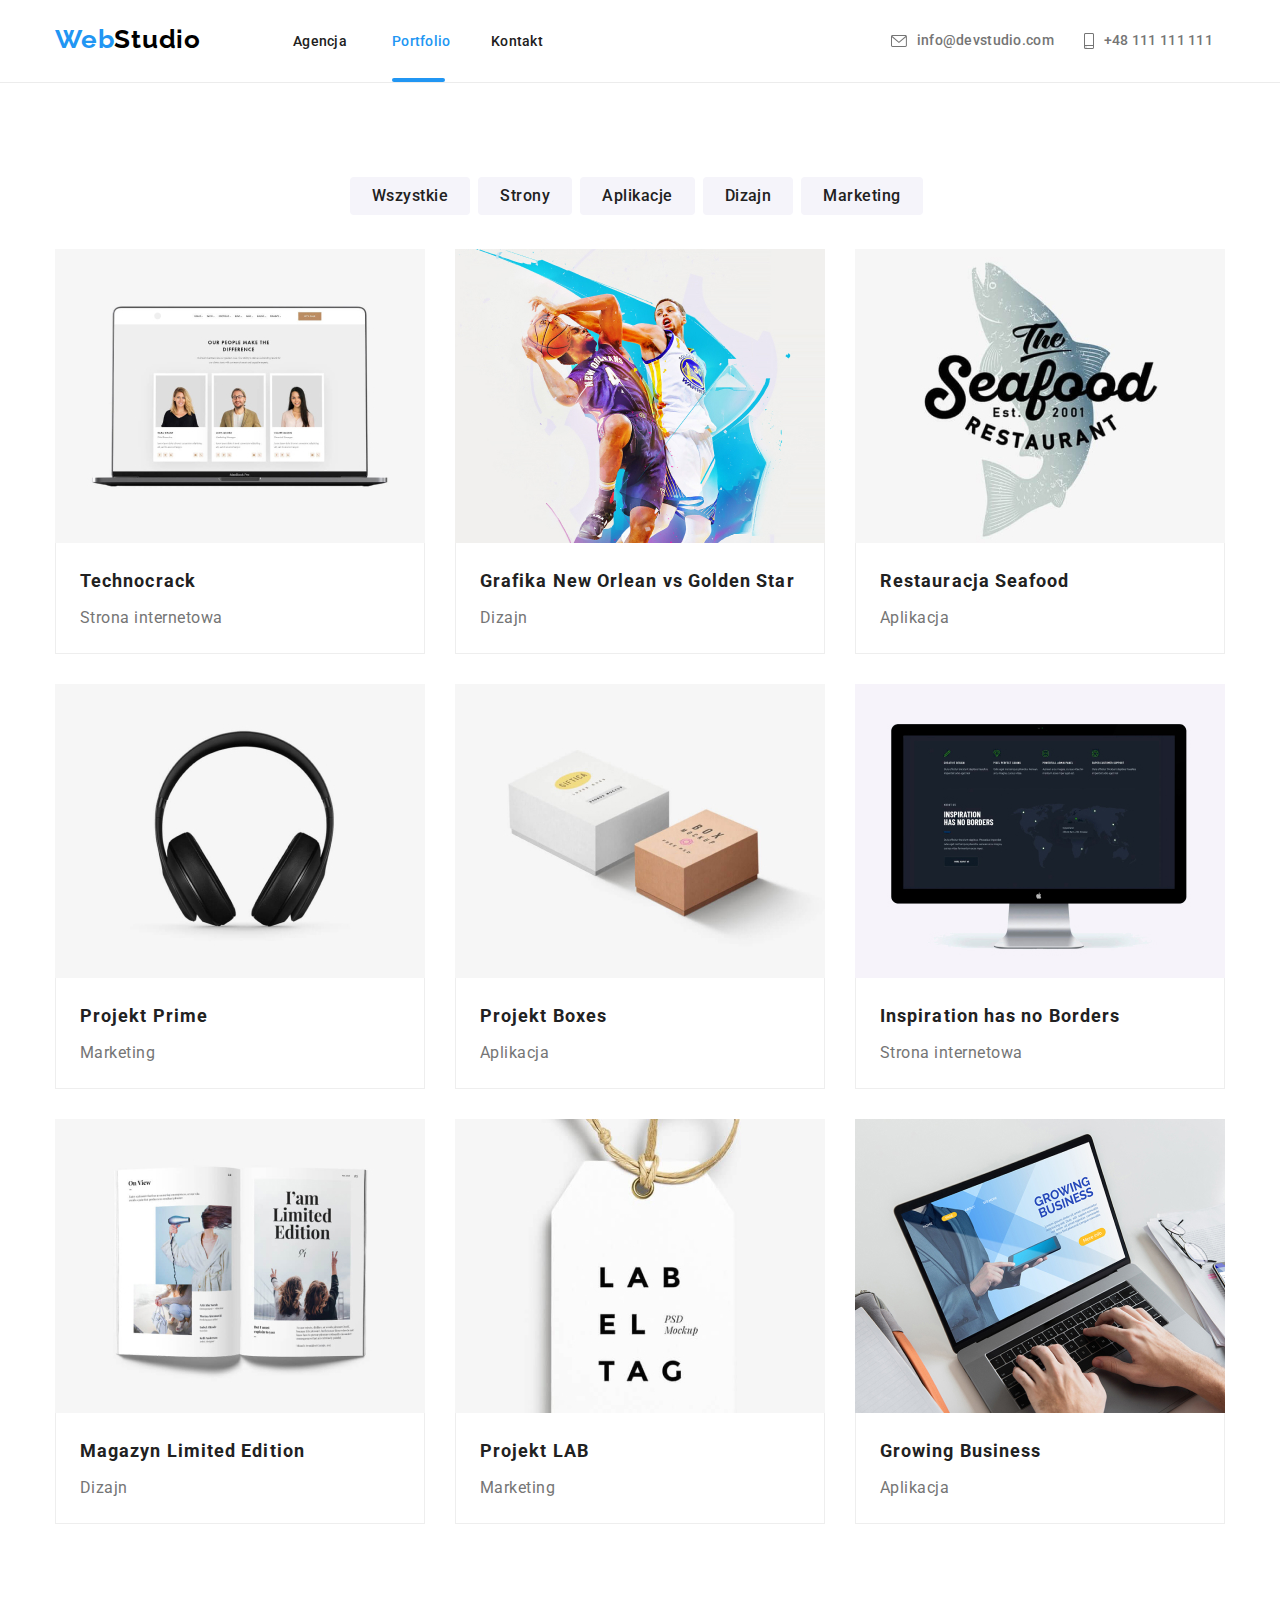
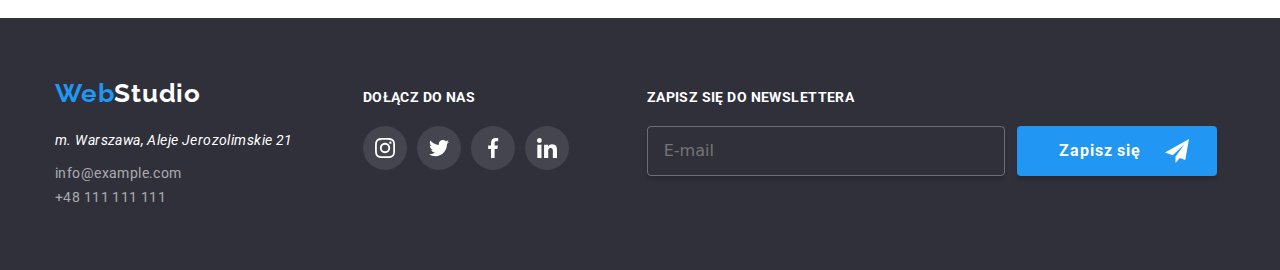
==== commit 330eca56: "hw 7 finish" ====
--- a/portfolio.html
+++ b/portfolio.html
@@ -18,7 +18,7 @@
     />
   </head>
   <body>
-    <header class="page__header">
+    <header class="page-header">
       <div class="container">
         <div class="flex">
           <a class="logo" href="./index.html"
@@ -82,205 +82,205 @@
               <button class="portfolio__button" type="button">Marketing</button>
             </li>
           </ul>
-          <ul class="portfolio-list">
-            <li class="portfolio-pictrue">
-              <div class="portfolio-image-box">
+          <ul class="portfolio__list">
+            <li class="portfolio__pictrue portfolio__pictrue--one">
+              <div class="portfolio__image-box">
                 <img
                   src="./images/portfolio/technocrack.jpg"
                   alt="notebook with web page of technocrack"
                   width="370"
                   height="294"
                 />
-                <div class="overlay">
-                  <p class="overlay-text">
-                    technocrack jest popularną platformą wykorzystywaną do
-                    rozpowszechneinia koronawirusa. Firmy wykorzystują te
-                    platformę do celów szpiegowskich i ataków na niebezpieczne
-                    serwery konkurencji
-                  </p>
-                </div>
-              </div>
-              <div class="portfolio-item-info">
-                <h4 class="portfolio-name">Technocrack</h4>
-                <p class="portfolio-description">Strona internetowa</p>
-              </div>
-            </li>
-            <li class="portfolio-pictrue">
-              <div class="portfolio-image-box">
+                <div class="portfolio__overlay">
+                  <p class="portfolio__overlay-text">
+                    technocrack jest popularną platformą wykorzystywaną do
+                    rozpowszechneinia koronawirusa. Firmy wykorzystują te
+                    platformę do celów szpiegowskich i ataków na niebezpieczne
+                    serwery konkurencji
+                  </p>
+                </div>
+              </div>
+              <div class="portfolio__title">
+                <h4 class="portfolio__name">Technocrack</h4>
+                <p class="portfolio__description">Strona internetowa</p>
+              </div>
+            </li>
+            <li class="portfolio__pictrue portfolio__pictrue--two">
+              <div class="portfolio__image-box">
                 <img
                   src="./images/portfolio/neworleanvsgoldenstar.jpg"
                   alt="two basketball players fighting for ball"
                   width="370"
                   height="294"
                 />
-                <div class="overlay">
-                  <p class="overlay-text">
-                    technocrack jest popularną platformą wykorzystywaną do
-                    rozpowszechneinia koronawirusa. Firmy wykorzystują te
-                    platformę do celów szpiegowskich i ataków na niebezpieczne
-                    serwery konkurencji
-                  </p>
-                </div>
-              </div>
-              <div class="portfolio-item-info">
-                <h4 class="portfolio-name">
+                <div class="portfolio__overlay">
+                  <p class="portfolio__overlay-text">
+                    technocrack jest popularną platformą wykorzystywaną do
+                    rozpowszechneinia koronawirusa. Firmy wykorzystują te
+                    platformę do celów szpiegowskich i ataków na niebezpieczne
+                    serwery konkurencji
+                  </p>
+                </div>
+              </div>
+              <div class="portfolio__title">
+                <h4 class="portfolio__name">
                   Grafika New Orlean vs Golden Star
                 </h4>
-                <p class="portfolio-description">Dizajn</p>
-              </div>
-            </li>
-            <li class="portfolio-pictrue">
-              <div class="portfolio-image-box">
+                <p class="portfolio__description">Dizajn</p>
+              </div>
+            </li>
+            <li class="portfolio__pictrue portfolio__pictrue--three">
+              <div class="portfolio__image-box">
                 <img
                   src="./images/portfolio/seafood.jpg"
                   alt="logo of Seafood restaurant"
                   width="370"
                   height="294"
                 />
-                <div class="overlay">
-                  <p class="overlay-text">
-                    technocrack jest popularną platformą wykorzystywaną do
-                    rozpowszechneinia koronawirusa. Firmy wykorzystują te
-                    platformę do celów szpiegowskich i ataków na niebezpieczne
-                    serwery konkurencji
-                  </p>
-                </div>
-              </div>
-              <div class="portfolio-item-info">
-                <h4 class="portfolio-name">Restauracja Seafood</h4>
-                <p class="portfolio-description">Aplikacja</p>
-              </div>
-            </li>
-            <li class="portfolio-pictrue">
-              <div class="portfolio-image-box">
+                <div class="portfolio__overlay">
+                  <p class="portfolio__overlay-text">
+                    technocrack jest popularną platformą wykorzystywaną do
+                    rozpowszechneinia koronawirusa. Firmy wykorzystują te
+                    platformę do celów szpiegowskich i ataków na niebezpieczne
+                    serwery konkurencji
+                  </p>
+                </div>
+              </div>
+              <div class="portfolio__title">
+                <h4 class="portfolio__name">Restauracja Seafood</h4>
+                <p class="portfolio__description">Aplikacja</p>
+              </div>
+            </li>
+            <li class="portfolio__pictrue portfolio__pictrue--four">
+              <div class="portfolio__image-box">
                 <img
                   src="./images/portfolio/projectprime.jpg"
                   alt="black headphones"
                   width="370"
                   height="294"
                 />
-                <div class="overlay">
-                  <p class="overlay-text">
-                    technocrack jest popularną platformą wykorzystywaną do
-                    rozpowszechneinia koronawirusa. Firmy wykorzystują te
-                    platformę do celów szpiegowskich i ataków na niebezpieczne
-                    serwery konkurencji
-                  </p>
-                </div>
-              </div>
-              <div class="portfolio-item-info">
-                <h4 class="portfolio-name">Projekt Prime</h4>
-                <p class="portfolio-description">Marketing</p>
-              </div>
-            </li>
-            <li class="portfolio-pictrue">
-              <div class="portfolio-image-box">
+                <div class="portfolio__overlay">
+                  <p class="portfolio__overlay-text">
+                    technocrack jest popularną platformą wykorzystywaną do
+                    rozpowszechneinia koronawirusa. Firmy wykorzystują te
+                    platformę do celów szpiegowskich i ataków na niebezpieczne
+                    serwery konkurencji
+                  </p>
+                </div>
+              </div>
+              <div class="portfolio__title">
+                <h4 class="portfolio__name">Projekt Prime</h4>
+                <p class="portfolio__description">Marketing</p>
+              </div>
+            </li>
+            <li class="portfolio__pictrue portfolio__pictrue--five">
+              <div class="portfolio__image-box">
                 <img
                   src="./images/portfolio/projectboxes.jpg"
                   alt="pictrue of two boxes one white, other pink"
                   width="370"
                   height="294"
                 />
-                <div class="overlay">
-                  <p class="overlay-text">
-                    technocrack jest popularną platformą wykorzystywaną do
-                    rozpowszechneinia koronawirusa. Firmy wykorzystują te
-                    platformę do celów szpiegowskich i ataków na niebezpieczne
-                    serwery konkurencji
-                  </p>
-                </div>
-              </div>
-              <div class="portfolio-item-info">
-                <h4 class="portfolio-name">Projekt Boxes</h4>
-                <p class="portfolio-description">Aplikacja</p>
-              </div>
-            </li>
-            <li class="portfolio-pictrue">
-              <div class="portfolio-image-box">
+                <div class="portfolio__overlay">
+                  <p class="portfolio__overlay-text">
+                    technocrack jest popularną platformą wykorzystywaną do
+                    rozpowszechneinia koronawirusa. Firmy wykorzystują te
+                    platformę do celów szpiegowskich i ataków na niebezpieczne
+                    serwery konkurencji
+                  </p>
+                </div>
+              </div>
+              <div class="portfolio__title">
+                <h4 class="portfolio__name">Projekt Boxes</h4>
+                <p class="portfolio__description">Aplikacja</p>
+              </div>
+            </li>
+            <li class="portfolio__pictrue portfolio__pictrue--six">
+              <div class="portfolio__image-box">
                 <img
                   src="./images/portfolio/noborders.jpg"
                   alt="screen with wepage of inspiration has no borders"
                   width="370"
                   height="294"
                 />
-                <div class="overlay">
-                  <p class="overlay-text">
-                    technocrack jest popularną platformą wykorzystywaną do
-                    rozpowszechneinia koronawirusa. Firmy wykorzystują te
-                    platformę do celów szpiegowskich i ataków na niebezpieczne
-                    serwery konkurencji
-                  </p>
-                </div>
-              </div>
-              <div class="portfolio-item-info">
-                <h4 class="portfolio-name">Inspiration has no Borders</h4>
-                <p class="portfolio-description">Strona internetowa</p>
-              </div>
-            </li>
-            <li class="portfolio-pictrue">
-              <div class="portfolio-image-box">
+                <div class="portfolio__overlay">
+                  <p class="portfolio__overlay-text">
+                    technocrack jest popularną platformą wykorzystywaną do
+                    rozpowszechneinia koronawirusa. Firmy wykorzystują te
+                    platformę do celów szpiegowskich i ataków na niebezpieczne
+                    serwery konkurencji
+                  </p>
+                </div>
+              </div>
+              <div class="portfolio__title">
+                <h4 class="portfolio__name">Inspiration has no Borders</h4>
+                <p class="portfolio__description">Strona internetowa</p>
+              </div>
+            </li>
+            <li class="portfolio__pictrue portfolio__pictrue--seven">
+              <div class="portfolio__image-box">
                 <img
                   src="./images/portfolio/magazine.jpg"
                   alt="pictrue of magazine opened on page with pictrues"
                   width="370"
                   height="294"
                 />
-                <div class="overlay">
-                  <p class="overlay-text">
-                    technocrack jest popularną platformą wykorzystywaną do
-                    rozpowszechneinia koronawirusa. Firmy wykorzystują te
-                    platformę do celów szpiegowskich i ataków na niebezpieczne
-                    serwery konkurencji
-                  </p>
-                </div>
-              </div>
-              <div class="portfolio-item-info">
-                <h4 class="portfolio-name">Magazyn Limited Edition</h4>
-                <p class="portfolio-description">Dizajn</p>
-              </div>
-            </li>
-            <li class="portfolio-pictrue">
-              <div class="portfolio-image-box">
+                <div class="portfolio__overlay">
+                  <p class="portfolio__overlay-text">
+                    technocrack jest popularną platformą wykorzystywaną do
+                    rozpowszechneinia koronawirusa. Firmy wykorzystują te
+                    platformę do celów szpiegowskich i ataków na niebezpieczne
+                    serwery konkurencji
+                  </p>
+                </div>
+              </div>
+              <div class="portfolio__title">
+                <h4 class="portfolio__name">Magazyn Limited Edition</h4>
+                <p class="portfolio__description">Dizajn</p>
+              </div>
+            </li>
+            <li class="portfolio__pictrue portfolio__pictrue--eight">
+              <div class="portfolio__image-box">
                 <img
                   src="./images/portfolio/projectlab.jpg"
                   alt="white tag with labeltag"
                   width="370"
                   height="294"
                 />
-                <div class="overlay">
-                  <p class="overlay-text">
-                    technocrack jest popularną platformą wykorzystywaną do
-                    rozpowszechneinia koronawirusa. Firmy wykorzystują te
-                    platformę do celów szpiegowskich i ataków na niebezpieczne
-                    serwery konkurencji
-                  </p>
-                </div>
-              </div>
-              <div class="portfolio-item-info">
-                <h4 class="portfolio-name">Projekt LAB</h4>
-                <p class="portfolio-description">Marketing</p>
-              </div>
-            </li>
-            <li class="portfolio-pictrue">
-              <div class="portfolio-image-box">
+                <div class="portfolio__overlay">
+                  <p class="portfolio__overlay-text">
+                    technocrack jest popularną platformą wykorzystywaną do
+                    rozpowszechneinia koronawirusa. Firmy wykorzystują te
+                    platformę do celów szpiegowskich i ataków na niebezpieczne
+                    serwery konkurencji
+                  </p>
+                </div>
+              </div>
+              <div class="portfolio__title">
+                <h4 class="portfolio__name">Projekt LAB</h4>
+                <p class="portfolio__description">Marketing</p>
+              </div>
+            </li>
+            <li class="portfolio__pictrue portfolio__pictrue--nine">
+              <div class="portfolio__image-box">
                 <img
                   src="./images/portfolio/notebooktaping.jpg"
                   alt="taping on notebook"
                   width="370"
                   height="294"
                 />
-                <div class="overlay">
-                  <p class="overlay-text">
-                    technocrack jest popularną platformą wykorzystywaną do
-                    rozpowszechneinia koronawirusa. Firmy wykorzystują te
-                    platformę do celów szpiegowskich i ataków na niebezpieczne
-                    serwery konkurencji
-                  </p>
-                </div>
-              </div>
-              <div class="portfolio-item-info">
-                <h4 class="portfolio-name">Growing Business</h4>
-                <p class="portfolio-description">Aplikacja</p>
+                <div class="portfolio__overlay">
+                  <p class="portfolio__overlay-text">
+                    technocrack jest popularną platformą wykorzystywaną do
+                    rozpowszechneinia koronawirusa. Firmy wykorzystują te
+                    platformę do celów szpiegowskich i ataków na niebezpieczne
+                    serwery konkurencji
+                  </p>
+                </div>
+              </div>
+              <div class="portfolio__title">
+                <h4 class="portfolio__name">Growing Business</h4>
+                <p class="portfolio__description">Aplikacja</p>
               </div>
             </li>
           </ul>
--- a/css/main.min.css
+++ b/css/main.min.css
@@ -1 +1 @@
-.page-header{background-color:#fff;border-bottom:1px solid #ececec}.container{width:1200px;margin:0 auto}.logo{color:#000;font-family:"Raleway";font-weight:700;font-size:26px;line-height:1.19;letter-spacing:.03em;text-decoration:none;padding-bottom:1px;width:145px}.logo--half{color:#2196f3}.logo--footer{color:#fff;padding-bottom:0px}.flex{display:-webkit-box;display:-ms-flexbox;display:flex;padding-left:15px;padding-right:15px;padding-top:24px;padding-bottom:24px}.nav{padding-top:8px;padding-bottom:8px;margin-left:93px;margin-right:345px;width:254px}.nav__list{display:-webkit-box;display:-ms-flexbox;display:flex;list-style:none;padding:0px;margin:0px}.nav__item{width:53px;margin-right:46px}.nav__item--active{position:relative}.nav__item--last{margin-right:0px}.nav__link{text-decoration:none;color:#212121;font-family:"Roboto",sans-serif;font-size:500;font-size:14px;font-weight:500;line-height:1.14;letter-spacing:.02em;-webkit-transition-property:color;transition-property:color;-webkit-transition-duration:250ms;transition-duration:250ms;-webkit-transition-timing-function:cubic-bezier(0.4, 0, 0.2, 1);transition-timing-function:cubic-bezier(0.4, 0, 0.2, 1)}.nav__link:hover,.nav__link:focus{color:#2196f3}.nav__link--active{color:#2196f3}.nav__link--active::after{content:"";position:absolute;background-color:#2196f3;border-radius:2px;width:100%;height:4px;margin-top:28px;display:block}.contact{display:-webkit-box;display:-ms-flexbox;display:flex;padding-right:12px;padding-top:8px;padding-bottom:8px;padding-left:0px;white-space:nowrap}.contact__item{color:#757575;fill:#757575;margin-right:30px;display:-webkit-box;display:-ms-flexbox;display:flex;-webkit-box-align:center;-ms-flex-align:center;align-items:center;-webkit-transition-property:fill,color;transition-property:fill,color;-webkit-transition-duration:250ms;transition-duration:250ms;-webkit-transition-timing-function:cubic-bezier(0.4, 0, 0.2, 1);transition-timing-function:cubic-bezier(0.4, 0, 0.2, 1)}.contact__item:hover,.contact__item:focus{fill:#2196f3;color:#2196f3;cursor:pointer}.contact__item--last{margin-right:0px}.contact__link{font-family:"Roboto",sans-serif;font-weight:500;font-size:14px;color:inherit;line-height:1.14;letter-spacing:.02em;text-decoration:none;margin-right:30px;margin-left:10px;display:-webkit-box;display:-ms-flexbox;display:flex}.contact__link:hover,.contact__link:focus{color:inherit}.contact__link:first-child{margin-left:0px}.contact__link:last-child{margin-right:0px}.contact__icon{display:-webkit-box;display:-ms-flexbox;display:flex}.page-title{background-color:#2f303a}.title-field{max-width:1600px;height:100%;margin:0 auto;background-image:-webkit-gradient(linear, left top, left bottom, from(rgba(47, 48, 58, 0.4)), to(rgba(47, 48, 58, 0.4))),url(../images/background.jpg);background-image:linear-gradient(to bottom, rgba(47, 48, 58, 0.4), rgba(47, 48, 58, 0.4)),url(../images/background.jpg);background-size:cover;background-position:center;background-repeat:no-repeat;padding-top:200px;padding-bottom:200px}.title-field__name{color:#fff;font-family:"Roboto",sans-serif;font-weight:900;font-size:44px;line-height:1.36;text-align:center;letter-spacing:.06em;text-transform:uppercase;padding-left:252px;padding-right:252px;margin-bottom:40px;margin-top:0px}.title-field__button-container{padding-left:500px;padding-right:500px}.title-field__button{background-color:#2196f3;-webkit-box-shadow:0px 4px 4px rgba(0,0,0,.15);box-shadow:0px 4px 4px rgba(0,0,0,.15);color:#fff;font-family:"Roboto",sans-serif;font-weight:700;font-size:16px;line-height:1.87;-webkit-box-align:center;-ms-flex-align:center;align-items:center;text-align:center;letter-spacing:.06em;cursor:pointer;padding:10px 41px;white-space:nowrap;border:none}.description{padding-bottom:94px;padding-top:94px}.description__list{display:-webkit-box;display:-ms-flexbox;display:flex;padding-left:15px;padding-right:15px;margin:0px;list-style:none}.description__item{width:270px;margin-right:30px}.description__item--last{margin-right:0px}.description__header{font-family:"Roboto",sans-serif;font-weight:700;color:#212121;font-size:14px;line-height:1.14;letter-spacing:.03em;text-transform:uppercase;margin-bottom:10px;margin-top:30px}.description__pictrue{display:inline-block}.description__secondary-container{padding:25px 100px;background-color:#f5f4fa}.description__text{font-family:"Roboto",sans-serif;font-weight:400;color:#757575;font-size:14px;line-height:1.71;letter-spacing:.03em;margin:0px}.feature{padding-bottom:94px;padding-top:94px}.feature__container{padding-left:15px;padding-right:15px}.feature__header{font-family:"Roboto",sans-serif;font-weight:700;color:#212121;font-size:36px;line-height:1.17;letter-spacing:.03em;margin-top:0px;margin-bottom:50px;padding-left:409px;padding-right:409px;text-align:center;white-space:nowrap}.feature__list{display:-webkit-box;display:-ms-flexbox;display:flex;list-style:none;padding-left:0px;margin:0px;position:relative}.feature__item{margin-right:30px}.feature__item--last{margin-right:0px}.feature__title-container{position:absolute;top:224px;width:370px;height:70px;background-color:rgba(47,48,58,.8);padding:27px 132px;z-index:1}.feature__title-container--one{left:0}.feature__title-container--two{left:400px}.feature__title-container--three{left:800px}.feature__description{font-family:"Roboto",sans-serif;font-weight:700;color:#fff;font-size:14px;line-height:1.14;text-align:center;letter-spacing:.03em;text-transform:uppercase;margin:0;white-space:nowrap}.personel{padding-bottom:94px;padding-top:94px;background-color:#f5f4fa}.personel__header{font-family:"Roboto",sans-serif;font-weight:700;color:#212121;font-size:36px;line-height:1.17;letter-spacing:.03em;margin-top:0px;margin-bottom:50px;padding-left:495px;padding-right:495px;text-align:center;white-space:nowrap}.personel__list{display:-webkit-box;display:-ms-flexbox;display:flex;list-style:none;padding-left:15px;padding-right:15px;margin:0px}.personel__name{font-family:"Roboto",sans-serif;font-weight:500;color:#212121;font-weight:500;font-size:16px;line-height:1.19;text-align:center;letter-spacing:.03em;margin-top:30px;margin-bottom:10px;padding-left:99px;padding-right:99px}.personel__position{font-family:"Roboto",sans-serif;font-weight:400;color:#757575;font-size:16px;line-height:1.19;text-align:center;letter-spacing:.03em;margin-bottom:16px;margin-top:0px;padding-left:70px;padding-right:70px;white-space:nowrap}.personel__item{background-color:#fff;-webkit-box-shadow:0px 1px 3px rgba(0,0,0,.12),0px 1px 1px rgba(0,0,0,.14),0px 2px 1px rgba(0,0,0,.2);box-shadow:0px 1px 3px rgba(0,0,0,.12),0px 1px 1px rgba(0,0,0,.14),0px 2px 1px rgba(0,0,0,.2);border-radius:0px 0px 4px 4px;width:270px;margin-right:30px}.personel__item--last{margin-right:0px}.personel__social-media{padding-left:32px;padding-right:32px;padding-bottom:18px;white-space:nowrap;display:-webkit-box;display:-ms-flexbox;display:flex}.personel__social-media-icon{fill:#afb1b8;padding:12px}.personel__social-media-icon--last{margin-right:0px}.personel__social-media-icon:hover,.personel__social-media-icon:focus{fill:#fff}.personel__social-media-link{display:-webkit-box;display:-ms-flexbox;display:flex;border-radius:50%;-webkit-box-pack:center;-ms-flex-pack:center;justify-content:center;-webkit-box-align:center;-ms-flex-align:center;align-items:center;margin-right:10px;-webkit-transition-property:background-color,fill;transition-property:background-color,fill;-webkit-transition-duration:250ms;transition-duration:250ms;-webkit-transition-timing-function:cubic-bezier(0.4, 0, 0.2, 1);transition-timing-function:cubic-bezier(0.4, 0, 0.2, 1)}.personel__social-media-link:focus,.personel__social-media-link:hover{background-color:#2196f3}.clients{padding-bottom:94px;padding-top:94px}.clients__block{padding:0 15px}.clients__header{font-family:"Roboto",sans-serif;font-weight:700;color:#212121;font-size:36px;line-height:1.17;letter-spacing:.03em;margin-top:0px;margin-bottom:50px;padding-left:495px;padding-right:495px;text-align:center;white-space:nowrap}.clients__list{display:-webkit-box;display:-ms-flexbox;display:flex;list-style:none;margin:0px;padding:0px}.clients__item{margin-right:30px}.clients__item--last{margin-right:0px}.clients__logo{padding:16px 32px;fill:#afb1b8;-webkit-transition-property:fill;transition-property:fill;-webkit-transition-duration:250ms;transition-duration:250ms;-webkit-transition-timing-function:cubic-bezier(0.4, 0, 0.2, 1);transition-timing-function:cubic-bezier(0.4, 0, 0.2, 1)}.clients__logo:hover,.clients__logo:focus{fill:#2196f3;-webkit-transition-property:fill;transition-property:fill;-webkit-transition-duration:250ms;transition-duration:250ms;-webkit-transition-timing-function:cubic-bezier(0.4, 0, 0.2, 1);transition-timing-function:cubic-bezier(0.4, 0, 0.2, 1)}.clients__link{display:-webkit-box;display:-ms-flexbox;display:flex;-webkit-box-pack:center;-ms-flex-pack:center;justify-content:center;-webkit-box-align:center;-ms-flex-align:center;align-items:center;border:1px solid #afb1b8;border-radius:4px;-webkit-transition-property:border-color;transition-property:border-color;-webkit-transition-duration:250ms;transition-duration:250ms;-webkit-transition-timing-function:cubic-bezier(0.4, 0, 0.2, 1);transition-timing-function:cubic-bezier(0.4, 0, 0.2, 1)}.clients__link:hover,.clients__link:focus{border-color:#2196f3;-webkit-transition-property:fill;transition-property:fill;-webkit-transition-duration:250ms;transition-duration:250ms;-webkit-transition-timing-function:cubic-bezier(0.4, 0, 0.2, 1);transition-timing-function:cubic-bezier(0.4, 0, 0.2, 1)}.page-footer{background-color:#2f303a}.page-footer__wrapper{display:-webkit-box;display:-ms-flexbox;display:flex}.page-footer__logo-container{padding-top:60px;padding-left:15px;margin-bottom:20px}.contact-footer{padding-left:15px;padding-bottom:60px}.contact-footer__address{font-family:"Roboto",sans-serif;font-weight:400;color:#fff;font-size:14px;line-height:1.71;letter-spacing:.03em;margin-bottom:9px}.contact-footer__link{font-family:"Roboto",sans-serif;font-weight:400;color:rgba(255,255,255,.6);font-size:14px;line-height:1.71;letter-spacing:.03em;text-decoration:none;-webkit-transition-property:color;transition-property:color;-webkit-transition-duration:250ms;transition-duration:250ms;-webkit-transition-timing-function:cubic-bezier(0.4, 0, 0.2, 1);transition-timing-function:cubic-bezier(0.4, 0, 0.2, 1)}.contact-footer__link:hover,.contact-footer__link:focus{color:#2196f3}.footer-social-media{padding-top:72px;margin-left:70px;padding-bottom:100px}.footer-social-media__header{font-family:"Roboto",sans-serif;font-weight:700;color:#fff;font-size:14px;line-height:1.14;letter-spacing:.03em;text-transform:uppercase;margin-top:0px;margin-bottom:20px}.footer-social-media__list{display:-webkit-box;display:-ms-flexbox;display:flex;list-style:none;margin:0px;padding:0px}.footer-social-media__item{margin-right:10px}.footer-social-media__item--last{margin-right:0px}.footer-social-media__link{display:-webkit-box;display:-ms-flexbox;display:flex;border-radius:50%;-webkit-box-pack:center;-ms-flex-pack:center;justify-content:center;-webkit-box-align:center;-ms-flex-align:center;align-items:center;background-color:rgba(255,255,255,.1);-webkit-transition-property:background-color;transition-property:background-color;-webkit-transition-duration:250ms;transition-duration:250ms;-webkit-transition-timing-function:cubic-bezier(0.4, 0, 0.2, 1);transition-timing-function:cubic-bezier(0.4, 0, 0.2, 1)}.footer-social-media__link:hover,.footer-social-media__link:focus{background-color:#2196f3}.footer-social-media__icon{fill:#fff;padding:12px}.newsletter{margin-left:78px;padding-top:72px;padding-bottom:94px}.newsletter__header{font-family:"Roboto",sans-serif;font-weight:700;color:#fff;font-size:14px;line-height:1.14;letter-spacing:.03em;text-transform:uppercase;margin-top:0px;margin-bottom:20px}.newsletter__wrapper{display:-webkit-box;display:-ms-flexbox;display:flex}.newsletter__input{display:block;width:358px;height:50px;border:1px solid rgba(255,255,255,.3);-webkit-box-shadow:0px 4px 4px rgba(0,0,0,.15);box-shadow:0px 4px 4px rgba(0,0,0,.15);border-radius:4px;background-color:inherit}.newsletter__input:-moz-placeholder-shown{color:rgba(255,255,255,.6);padding:15px 16px}.newsletter__input:-ms-input-placeholder{color:rgba(255,255,255,.6);padding:15px 16px}.newsletter__input:placeholder-shown{color:rgba(255,255,255,.6);padding:15px 16px}.newsletter__input:focus-within{background-color:#fff}.newsletter__button{display:-webkit-box;display:-ms-flexbox;display:flex;margin-left:12px;background-color:#2196f3;-webkit-box-shadow:0px 4px 4px rgba(0,0,0,.15);box-shadow:0px 4px 4px rgba(0,0,0,.15);font-family:"Roboto",sans-serif;font-weight:700;color:#fff;font-size:16px;line-height:1.87;-webkit-box-align:center;-ms-flex-align:center;align-items:center;text-align:center;letter-spacing:.06em;cursor:pointer;padding:10px 24px 10px 42px;white-space:nowrap;border:none;border-radius:4px;width:200px;height:50px}.newsletter__icon{fill:#fff;margin-left:24px;-webkit-box-align:center;-ms-flex-align:center;align-items:center}.backdrop{position:fixed;display:-webkit-box;display:-ms-flexbox;display:flex;background-color:rgba(0,0,0,.2);top:0px;left:0px;width:100%;height:100%;z-index:2;-webkit-transition-property:opacity;transition-property:opacity;-webkit-transition-duration:2s;transition-duration:2s}.is-hidden{pointer-events:none;visibility:hidden;opacity:0;z-index:2;-webkit-transition-property:opacity;transition-property:opacity;-webkit-transition-duration:2s;transition-duration:2s}.modal{visibility:visible;opacity:1;position:relative;width:528px;height:581px;margin:auto;background-color:#fff;z-index:2;-webkit-box-shadow:0px 1px 3px rgba(0,0,0,.12),0px 1px 1px rgba(0,0,0,.14),0px 2px 1px rgba(0,0,0,.2);box-shadow:0px 1px 3px rgba(0,0,0,.12),0px 1px 1px rgba(0,0,0,.14),0px 2px 1px rgba(0,0,0,.2);border-radius:4px}.modal__button{display:block;margin-top:8px;margin-left:490px;width:30px;height:30px;border:1px solid rgba(0,0,0,.1);border-radius:50%;cursor:pointer;background-color:#fff}.modal__title{display:-webkit-box;display:-ms-flexbox;display:flex;-webkit-box-pack:center;-ms-flex-pack:center;justify-content:center;padding:0 40px;font-family:"Roboto",sans-serif;font-weight:700;color:#212121;font-size:20px;line-height:1.15;letter-spacing:.03em;white-space:nowrap;min-width:448px;margin-top:2px;margin-bottom:12px}.modal-form__title{display:block;font-family:"Roboto",sans-serif;font-weight:400;color:#757575;font-size:12px;line-height:1.16;letter-spacing:.01em;margin-bottom:4px;padding-left:40px}.modal-form__container{position:relative}.modal-form__icon{position:absolute;left:55px;top:14px;-webkit-transition-property:fill;transition-property:fill;-webkit-transition-duration:250ms;transition-duration:250ms;-webkit-transition-timing-function:cubic-bezier(0.4, 0, 0.2, 1);transition-timing-function:cubic-bezier(0.4, 0, 0.2, 1)}.modal-form__container:focus-within .modal-form__icon{fill:#2196f3;-webkit-transition-property:fill;transition-property:fill;-webkit-transition-duration:250ms;transition-duration:250ms;-webkit-transition-timing-function:cubic-bezier(0.4, 0, 0.2, 1);transition-timing-function:cubic-bezier(0.4, 0, 0.2, 1)}.modal-form__input{display:block;margin:0 40px;margin-bottom:10px;width:448px;height:40px;border:1px solid rgba(33,33,33,.2);border-radius:4px;padding-left:42px;-webkit-transition-property:border-color;transition-property:border-color;-webkit-transition-duration:250ms;transition-duration:250ms;-webkit-transition-timing-function:cubic-bezier(0.4, 0, 0.2, 1);transition-timing-function:cubic-bezier(0.4, 0, 0.2, 1)}.modal-form__container:focus-within .modal-form__input{border-color:#2196f3;outline-color:#2196f3;-webkit-transition-property:border-color,outline-color;transition-property:border-color,outline-color;-webkit-transition-duration:250ms;transition-duration:250ms;-webkit-transition-timing-function:cubic-bezier(0.4, 0, 0.2, 1);transition-timing-function:cubic-bezier(0.4, 0, 0.2, 1)}.modal-form__feedback{display:block;margin:0 40px;margin-bottom:20px;width:448px;height:120px;border:1px solid rgba(33,33,33,.2);border-radius:4px;padding:16px 12px;-webkit-transition-property:border-color outline-color;transition-property:border-color outline-color;-webkit-transition-duration:250ms;transition-duration:250ms;-webkit-transition-timing-function:cubic-bezier(0.4, 0, 0.2, 1);transition-timing-function:cubic-bezier(0.4, 0, 0.2, 1);outline-color:none}.modal-form__feedback:-moz-placeholder-shown{font-size:12px;line-height:16px;letter-spacing:.01em;font-family:"Roboto",sans-serif;font-weight:400;color:rgba(117,117,117,.5)}.modal-form__feedback:-ms-input-placeholder{font-size:12px;line-height:16px;letter-spacing:.01em;font-family:"Roboto",sans-serif;font-weight:400;color:rgba(117,117,117,.5)}.modal-form__feedback:placeholder-shown{font-size:12px;line-height:16px;letter-spacing:.01em;font-family:"Roboto",sans-serif;font-weight:400;color:rgba(117,117,117,.5)}.modal-form__feedback:focus-within{border-color:#2196f3;outline-color:#2196f3;-webkit-transition-property:border-color,outline-color;transition-property:border-color,outline-color;-webkit-transition-duration:250ms;transition-duration:250ms;-webkit-transition-timing-function:cubic-bezier(0.4, 0, 0.2, 1);transition-timing-function:cubic-bezier(0.4, 0, 0.2, 1)}.modal-form__terms{position:relative;-webkit-box-align:center;-ms-flex-align:center;align-items:center;display:-webkit-box;display:-ms-flexbox;display:flex}.modal-form__terms-checkbox{display:block;position:absolute;left:55px;cursor:pointer;opacity:0;width:0;height:0}.modal-form__terms-icon{display:block;position:absolute;left:55px;background-color:#2196f3;fill:#fff;border-radius:2px;opacity:0;-webkit-transition-property:opacity;transition-property:opacity;-webkit-transition-duration:250ms;transition-duration:250ms;-webkit-transition-timing-function:cubic-bezier(0.4, 0, 0.2, 1);transition-timing-function:cubic-bezier(0.4, 0, 0.2, 1)}.modal-form__terms-checkbox:checked+.modal-form__terms-icon{opacity:1;-webkit-transition-property:opacity;transition-property:opacity;-webkit-transition-duration:250ms;transition-duration:250ms;-webkit-transition-timing-function:cubic-bezier(0.4, 0, 0.2, 1);transition-timing-function:cubic-bezier(0.4, 0, 0.2, 1)}.modal-form__terms-title{font-family:"Roboto",sans-serif;font-weight:400;color:#757575;font-size:14px;line-height:1.71;letter-spacing:.03em;margin-left:55px;display:-webkit-box;display:-ms-flexbox;display:flex;-webkit-box-align:center;-ms-flex-align:center;align-items:center;-webkit-box-pack:justify;-ms-flex-pack:justify;justify-content:space-between;width:419px;height:24px}.modal-form__terms-title::before{content:"";display:inline-block;width:16px;height:15px;border:1px solid #212121;margin-right:8px}.modal-form__button{display:block;width:200px;height:50px;margin:0px 164px;margin-top:30px;background-color:#2196f3;-webkit-box-shadow:0px 4px 4px rgba(0,0,0,.15);box-shadow:0px 4px 4px rgba(0,0,0,.15);border-radius:4px;border:none;padding:10px 76px;font-family:"Roboto",sans-serif;font-weight:700;color:#fff;font-size:16px;line-height:1.87;letter-spacing:.06em;cursor:pointer}.portfolio{padding-bottom:94px;padding-top:94px}.portfolio__button-list{display:-webkit-box;display:-ms-flexbox;display:flex;border-radius:4px;list-style:none;padding-left:310px;padding-right:318px;margin-bottom:34px;margin-top:0px}.portfolio__button-item{margin-right:8px}.portfolio__button-item--last{margin-right:0px}.portfolio__button{font-family:"Roboto",sans-serif;font-weight:500;color:#212121;background-color:#f5f4fa;border-radius:4px;font-size:16px;line-height:1.62;text-align:center;letter-spacing:.03em;cursor:pointer;padding:6px 22px;-webkit-transition-property:background-color,color,-webkit-box-shadow;transition-property:background-color,color,-webkit-box-shadow;transition-property:background-color,box-shadow,color;transition-property:background-color,box-shadow,color,-webkit-box-shadow;-webkit-transition-duration:250ms;transition-duration:250ms;-webkit-transition-timing-function:cubic-bezier(0.4, 0, 0.2, 1);transition-timing-function:cubic-bezier(0.4, 0, 0.2, 1);border:none}.portfolio__button:hover,.portfolio__button:focus{color:#fff;background-color:#2196f3;-webkit-box-shadow:0px 3px 1px rgba(0,0,0,.1),0px 1px 2px rgba(0,0,0,.08),0px 2px 2px rgba(0,0,0,.12);box-shadow:0px 3px 1px rgba(0,0,0,.1),0px 1px 2px rgba(0,0,0,.08),0px 2px 2px rgba(0,0,0,.12)}/*# sourceMappingURL=main.min.css.map */+.page-header{background-color:#fff;border-bottom:1px solid #ececec}.container{width:1200px;margin:0 auto}.logo{color:#000;font-family:"Raleway";font-weight:700;font-size:26px;line-height:1.19;letter-spacing:.03em;text-decoration:none;padding-bottom:1px;width:145px}.logo--half{color:#2196f3}.logo--footer{color:#fff;padding-bottom:0px}.flex{display:-webkit-box;display:-ms-flexbox;display:flex;padding-left:15px;padding-right:15px;padding-top:24px;padding-bottom:24px}.nav{padding-top:8px;padding-bottom:8px;margin-left:93px;margin-right:345px;width:254px}.nav__list{display:-webkit-box;display:-ms-flexbox;display:flex;list-style:none;padding:0px;margin:0px}.nav__item{width:53px;margin-right:46px}.nav__item--active{position:relative}.nav__item--last{margin-right:0px}.nav__link{text-decoration:none;color:#212121;font-family:"Roboto",sans-serif;font-size:500;font-size:14px;font-weight:500;line-height:1.14;letter-spacing:.02em;-webkit-transition-property:color;transition-property:color;-webkit-transition-duration:250ms;transition-duration:250ms;-webkit-transition-timing-function:cubic-bezier(0.4, 0, 0.2, 1);transition-timing-function:cubic-bezier(0.4, 0, 0.2, 1)}.nav__link:hover,.nav__link:focus{color:#2196f3}.nav__link--active{color:#2196f3}.nav__link--active::after{content:"";position:absolute;background-color:#2196f3;border-radius:2px;width:100%;height:4px;margin-top:28px;display:block}.contact{display:-webkit-box;display:-ms-flexbox;display:flex;padding-right:12px;padding-top:8px;padding-bottom:8px;padding-left:0px;white-space:nowrap}.contact__item{color:#757575;fill:#757575;margin-right:30px;display:-webkit-box;display:-ms-flexbox;display:flex;-webkit-box-align:center;-ms-flex-align:center;align-items:center;-webkit-transition-property:fill,color;transition-property:fill,color;-webkit-transition-duration:250ms;transition-duration:250ms;-webkit-transition-timing-function:cubic-bezier(0.4, 0, 0.2, 1);transition-timing-function:cubic-bezier(0.4, 0, 0.2, 1)}.contact__item:hover,.contact__item:focus{fill:#2196f3;color:#2196f3;cursor:pointer}.contact__item--last{margin-right:0px}.contact__link{font-family:"Roboto",sans-serif;font-weight:500;font-size:14px;color:inherit;line-height:1.14;letter-spacing:.02em;text-decoration:none;margin-right:30px;margin-left:10px;display:-webkit-box;display:-ms-flexbox;display:flex}.contact__link:hover,.contact__link:focus{color:inherit}.contact__link:first-child{margin-left:0px}.contact__link:last-child{margin-right:0px}.contact__icon{display:-webkit-box;display:-ms-flexbox;display:flex}.page-title{background-color:#2f303a}.title-field{max-width:1600px;height:100%;margin:0 auto;background-image:-webkit-gradient(linear, left top, left bottom, from(rgba(47, 48, 58, 0.4)), to(rgba(47, 48, 58, 0.4))),url(../images/background.jpg);background-image:linear-gradient(to bottom, rgba(47, 48, 58, 0.4), rgba(47, 48, 58, 0.4)),url(../images/background.jpg);background-size:cover;background-position:center;background-repeat:no-repeat;padding-top:200px;padding-bottom:200px}.title-field__name{color:#fff;font-family:"Roboto",sans-serif;font-weight:900;font-size:44px;line-height:1.36;text-align:center;letter-spacing:.06em;text-transform:uppercase;padding-left:252px;padding-right:252px;margin-bottom:40px;margin-top:0px}.title-field__button-container{padding-left:500px;padding-right:500px}.title-field__button{background-color:#2196f3;-webkit-box-shadow:0px 4px 4px rgba(0,0,0,.15);box-shadow:0px 4px 4px rgba(0,0,0,.15);color:#fff;font-family:"Roboto",sans-serif;font-weight:700;font-size:16px;line-height:1.87;-webkit-box-align:center;-ms-flex-align:center;align-items:center;text-align:center;letter-spacing:.06em;cursor:pointer;padding:10px 41px;white-space:nowrap;border:none}.description{padding-bottom:94px;padding-top:94px}.description__list{display:-webkit-box;display:-ms-flexbox;display:flex;padding-left:15px;padding-right:15px;margin:0px;list-style:none}.description__item{width:270px;margin-right:30px}.description__item--last{margin-right:0px}.description__header{font-family:"Roboto",sans-serif;font-weight:700;color:#212121;font-size:14px;line-height:1.14;letter-spacing:.03em;text-transform:uppercase;margin-bottom:10px;margin-top:30px}.description__pictrue{display:inline-block}.description__secondary-container{padding:25px 100px;background-color:#f5f4fa}.description__text{font-family:"Roboto",sans-serif;font-weight:400;color:#757575;font-size:14px;line-height:1.71;letter-spacing:.03em;margin:0px}.feature{padding-bottom:94px;padding-top:94px}.feature__container{padding-left:15px;padding-right:15px}.feature__header{font-family:"Roboto",sans-serif;font-weight:700;color:#212121;font-size:36px;line-height:1.17;letter-spacing:.03em;margin-top:0px;margin-bottom:50px;padding-left:409px;padding-right:409px;text-align:center;white-space:nowrap}.feature__list{display:-webkit-box;display:-ms-flexbox;display:flex;list-style:none;padding-left:0px;margin:0px;position:relative}.feature__item{margin-right:30px}.feature__item--last{margin-right:0px}.feature__title-container{position:absolute;top:224px;width:370px;height:70px;background-color:rgba(47,48,58,.8);padding:27px 132px;z-index:1}.feature__title-container--one{left:0}.feature__title-container--two{left:400px}.feature__title-container--three{left:800px}.feature__description{font-family:"Roboto",sans-serif;font-weight:700;color:#fff;font-size:14px;line-height:1.14;text-align:center;letter-spacing:.03em;text-transform:uppercase;margin:0;white-space:nowrap}.personel{padding-bottom:94px;padding-top:94px;background-color:#f5f4fa}.personel__header{font-family:"Roboto",sans-serif;font-weight:700;color:#212121;font-size:36px;line-height:1.17;letter-spacing:.03em;margin-top:0px;margin-bottom:50px;padding-left:495px;padding-right:495px;text-align:center;white-space:nowrap}.personel__list{display:-webkit-box;display:-ms-flexbox;display:flex;list-style:none;padding-left:15px;padding-right:15px;margin:0px}.personel__name{font-family:"Roboto",sans-serif;font-weight:500;color:#212121;font-weight:500;font-size:16px;line-height:1.19;text-align:center;letter-spacing:.03em;margin-top:30px;margin-bottom:10px;padding-left:99px;padding-right:99px}.personel__position{font-family:"Roboto",sans-serif;font-weight:400;color:#757575;font-size:16px;line-height:1.19;text-align:center;letter-spacing:.03em;margin-bottom:16px;margin-top:0px;padding-left:70px;padding-right:70px;white-space:nowrap}.personel__item{background-color:#fff;-webkit-box-shadow:0px 1px 3px rgba(0,0,0,.12),0px 1px 1px rgba(0,0,0,.14),0px 2px 1px rgba(0,0,0,.2);box-shadow:0px 1px 3px rgba(0,0,0,.12),0px 1px 1px rgba(0,0,0,.14),0px 2px 1px rgba(0,0,0,.2);border-radius:0px 0px 4px 4px;width:270px;margin-right:30px}.personel__item--last{margin-right:0px}.personel__social-media{padding-left:32px;padding-right:32px;padding-bottom:18px;white-space:nowrap;display:-webkit-box;display:-ms-flexbox;display:flex}.personel__social-media-icon{fill:#afb1b8;padding:12px}.personel__social-media-icon--last{margin-right:0px}.personel__social-media-icon:hover,.personel__social-media-icon:focus{fill:#fff}.personel__social-media-link{display:-webkit-box;display:-ms-flexbox;display:flex;border-radius:50%;-webkit-box-pack:center;-ms-flex-pack:center;justify-content:center;-webkit-box-align:center;-ms-flex-align:center;align-items:center;margin-right:10px;-webkit-transition-property:background-color,fill;transition-property:background-color,fill;-webkit-transition-duration:250ms;transition-duration:250ms;-webkit-transition-timing-function:cubic-bezier(0.4, 0, 0.2, 1);transition-timing-function:cubic-bezier(0.4, 0, 0.2, 1)}.personel__social-media-link:focus,.personel__social-media-link:hover{background-color:#2196f3}.clients{padding-bottom:94px;padding-top:94px}.clients__block{padding:0 15px}.clients__header{font-family:"Roboto",sans-serif;font-weight:700;color:#212121;font-size:36px;line-height:1.17;letter-spacing:.03em;margin-top:0px;margin-bottom:50px;padding-left:495px;padding-right:495px;text-align:center;white-space:nowrap}.clients__list{display:-webkit-box;display:-ms-flexbox;display:flex;list-style:none;margin:0px;padding:0px}.clients__item{margin-right:30px}.clients__item--last{margin-right:0px}.clients__logo{padding:16px 32px;fill:#afb1b8;-webkit-transition-property:fill;transition-property:fill;-webkit-transition-duration:250ms;transition-duration:250ms;-webkit-transition-timing-function:cubic-bezier(0.4, 0, 0.2, 1);transition-timing-function:cubic-bezier(0.4, 0, 0.2, 1)}.clients__logo:hover,.clients__logo:focus{fill:#2196f3;-webkit-transition-property:fill;transition-property:fill;-webkit-transition-duration:250ms;transition-duration:250ms;-webkit-transition-timing-function:cubic-bezier(0.4, 0, 0.2, 1);transition-timing-function:cubic-bezier(0.4, 0, 0.2, 1)}.clients__link{display:-webkit-box;display:-ms-flexbox;display:flex;-webkit-box-pack:center;-ms-flex-pack:center;justify-content:center;-webkit-box-align:center;-ms-flex-align:center;align-items:center;border:1px solid #afb1b8;border-radius:4px;-webkit-transition-property:border-color;transition-property:border-color;-webkit-transition-duration:250ms;transition-duration:250ms;-webkit-transition-timing-function:cubic-bezier(0.4, 0, 0.2, 1);transition-timing-function:cubic-bezier(0.4, 0, 0.2, 1)}.clients__link:hover,.clients__link:focus{border-color:#2196f3;-webkit-transition-property:fill;transition-property:fill;-webkit-transition-duration:250ms;transition-duration:250ms;-webkit-transition-timing-function:cubic-bezier(0.4, 0, 0.2, 1);transition-timing-function:cubic-bezier(0.4, 0, 0.2, 1)}.page-footer{background-color:#2f303a}.page-footer__wrapper{display:-webkit-box;display:-ms-flexbox;display:flex}.page-footer__logo-container{padding-top:60px;padding-left:15px;margin-bottom:20px}.contact-footer{padding-left:15px;padding-bottom:60px}.contact-footer__address{font-family:"Roboto",sans-serif;font-weight:400;color:#fff;font-size:14px;line-height:1.71;letter-spacing:.03em;margin-bottom:9px}.contact-footer__link{font-family:"Roboto",sans-serif;font-weight:400;color:rgba(255,255,255,.6);font-size:14px;line-height:1.71;letter-spacing:.03em;text-decoration:none;-webkit-transition-property:color;transition-property:color;-webkit-transition-duration:250ms;transition-duration:250ms;-webkit-transition-timing-function:cubic-bezier(0.4, 0, 0.2, 1);transition-timing-function:cubic-bezier(0.4, 0, 0.2, 1)}.contact-footer__link:hover,.contact-footer__link:focus{color:#2196f3}.footer-social-media{padding-top:72px;margin-left:70px;padding-bottom:100px}.footer-social-media__header{font-family:"Roboto",sans-serif;font-weight:700;color:#fff;font-size:14px;line-height:1.14;letter-spacing:.03em;text-transform:uppercase;margin-top:0px;margin-bottom:20px}.footer-social-media__list{display:-webkit-box;display:-ms-flexbox;display:flex;list-style:none;margin:0px;padding:0px}.footer-social-media__item{margin-right:10px}.footer-social-media__item--last{margin-right:0px}.footer-social-media__link{display:-webkit-box;display:-ms-flexbox;display:flex;border-radius:50%;-webkit-box-pack:center;-ms-flex-pack:center;justify-content:center;-webkit-box-align:center;-ms-flex-align:center;align-items:center;background-color:rgba(255,255,255,.1);-webkit-transition-property:background-color;transition-property:background-color;-webkit-transition-duration:250ms;transition-duration:250ms;-webkit-transition-timing-function:cubic-bezier(0.4, 0, 0.2, 1);transition-timing-function:cubic-bezier(0.4, 0, 0.2, 1)}.footer-social-media__link:hover,.footer-social-media__link:focus{background-color:#2196f3}.footer-social-media__icon{fill:#fff;padding:12px}.newsletter{margin-left:78px;padding-top:72px;padding-bottom:94px}.newsletter__header{font-family:"Roboto",sans-serif;font-weight:700;color:#fff;font-size:14px;line-height:1.14;letter-spacing:.03em;text-transform:uppercase;margin-top:0px;margin-bottom:20px}.newsletter__wrapper{display:-webkit-box;display:-ms-flexbox;display:flex}.newsletter__input{display:block;width:358px;height:50px;border:1px solid rgba(255,255,255,.3);-webkit-box-shadow:0px 4px 4px rgba(0,0,0,.15);box-shadow:0px 4px 4px rgba(0,0,0,.15);border-radius:4px;background-color:inherit}.newsletter__input:-moz-placeholder-shown{color:rgba(255,255,255,.6);padding:15px 16px}.newsletter__input:-ms-input-placeholder{color:rgba(255,255,255,.6);padding:15px 16px}.newsletter__input:placeholder-shown{color:rgba(255,255,255,.6);padding:15px 16px}.newsletter__input:focus-within{background-color:#fff}.newsletter__button{display:-webkit-box;display:-ms-flexbox;display:flex;margin-left:12px;background-color:#2196f3;-webkit-box-shadow:0px 4px 4px rgba(0,0,0,.15);box-shadow:0px 4px 4px rgba(0,0,0,.15);font-family:"Roboto",sans-serif;font-weight:700;color:#fff;font-size:16px;line-height:1.87;-webkit-box-align:center;-ms-flex-align:center;align-items:center;text-align:center;letter-spacing:.06em;cursor:pointer;padding:10px 24px 10px 42px;white-space:nowrap;border:none;border-radius:4px;width:200px;height:50px}.newsletter__icon{fill:#fff;margin-left:24px;-webkit-box-align:center;-ms-flex-align:center;align-items:center}.backdrop{position:fixed;display:-webkit-box;display:-ms-flexbox;display:flex;background-color:rgba(0,0,0,.2);top:0px;left:0px;width:100%;height:100%;z-index:2;-webkit-transition-property:opacity;transition-property:opacity;-webkit-transition-duration:2s;transition-duration:2s}.is-hidden{pointer-events:none;visibility:hidden;opacity:0;z-index:2;-webkit-transition-property:opacity;transition-property:opacity;-webkit-transition-duration:2s;transition-duration:2s}.modal{visibility:visible;opacity:1;position:relative;width:528px;height:581px;margin:auto;background-color:#fff;z-index:2;-webkit-box-shadow:0px 1px 3px rgba(0,0,0,.12),0px 1px 1px rgba(0,0,0,.14),0px 2px 1px rgba(0,0,0,.2);box-shadow:0px 1px 3px rgba(0,0,0,.12),0px 1px 1px rgba(0,0,0,.14),0px 2px 1px rgba(0,0,0,.2);border-radius:4px}.modal__button{display:block;margin-top:8px;margin-left:490px;width:30px;height:30px;border:1px solid rgba(0,0,0,.1);border-radius:50%;cursor:pointer;background-color:#fff}.modal__title{display:-webkit-box;display:-ms-flexbox;display:flex;-webkit-box-pack:center;-ms-flex-pack:center;justify-content:center;padding:0 40px;font-family:"Roboto",sans-serif;font-weight:700;color:#212121;font-size:20px;line-height:1.15;letter-spacing:.03em;white-space:nowrap;min-width:448px;margin-top:2px;margin-bottom:12px}.modal-form__title{display:block;font-family:"Roboto",sans-serif;font-weight:400;color:#757575;font-size:12px;line-height:1.16;letter-spacing:.01em;margin-bottom:4px;padding-left:40px}.modal-form__container{position:relative}.modal-form__icon{position:absolute;left:55px;top:14px;-webkit-transition-property:fill;transition-property:fill;-webkit-transition-duration:250ms;transition-duration:250ms;-webkit-transition-timing-function:cubic-bezier(0.4, 0, 0.2, 1);transition-timing-function:cubic-bezier(0.4, 0, 0.2, 1)}.modal-form__container:focus-within .modal-form__icon{fill:#2196f3;-webkit-transition-property:fill;transition-property:fill;-webkit-transition-duration:250ms;transition-duration:250ms;-webkit-transition-timing-function:cubic-bezier(0.4, 0, 0.2, 1);transition-timing-function:cubic-bezier(0.4, 0, 0.2, 1)}.modal-form__input{display:block;margin:0 40px;margin-bottom:10px;width:448px;height:40px;border:1px solid rgba(33,33,33,.2);border-radius:4px;padding-left:42px;-webkit-transition-property:border-color;transition-property:border-color;-webkit-transition-duration:250ms;transition-duration:250ms;-webkit-transition-timing-function:cubic-bezier(0.4, 0, 0.2, 1);transition-timing-function:cubic-bezier(0.4, 0, 0.2, 1)}.modal-form__container:focus-within .modal-form__input{border-color:#2196f3;outline-color:#2196f3;-webkit-transition-property:border-color,outline-color;transition-property:border-color,outline-color;-webkit-transition-duration:250ms;transition-duration:250ms;-webkit-transition-timing-function:cubic-bezier(0.4, 0, 0.2, 1);transition-timing-function:cubic-bezier(0.4, 0, 0.2, 1)}.modal-form__feedback{display:block;margin:0 40px;margin-bottom:20px;width:448px;height:120px;border:1px solid rgba(33,33,33,.2);border-radius:4px;padding:16px 12px;-webkit-transition-property:border-color outline-color;transition-property:border-color outline-color;-webkit-transition-duration:250ms;transition-duration:250ms;-webkit-transition-timing-function:cubic-bezier(0.4, 0, 0.2, 1);transition-timing-function:cubic-bezier(0.4, 0, 0.2, 1);outline-color:none}.modal-form__feedback:-moz-placeholder-shown{font-size:12px;line-height:16px;letter-spacing:.01em;font-family:"Roboto",sans-serif;font-weight:400;color:rgba(117,117,117,.5)}.modal-form__feedback:-ms-input-placeholder{font-size:12px;line-height:16px;letter-spacing:.01em;font-family:"Roboto",sans-serif;font-weight:400;color:rgba(117,117,117,.5)}.modal-form__feedback:placeholder-shown{font-size:12px;line-height:16px;letter-spacing:.01em;font-family:"Roboto",sans-serif;font-weight:400;color:rgba(117,117,117,.5)}.modal-form__feedback:focus-within{border-color:#2196f3;outline-color:#2196f3;-webkit-transition-property:border-color,outline-color;transition-property:border-color,outline-color;-webkit-transition-duration:250ms;transition-duration:250ms;-webkit-transition-timing-function:cubic-bezier(0.4, 0, 0.2, 1);transition-timing-function:cubic-bezier(0.4, 0, 0.2, 1)}.modal-form__terms{position:relative;-webkit-box-align:center;-ms-flex-align:center;align-items:center;display:-webkit-box;display:-ms-flexbox;display:flex}.modal-form__terms-checkbox{display:block;position:absolute;left:55px;cursor:pointer;opacity:0;width:0;height:0}.modal-form__terms-icon{display:block;position:absolute;left:55px;background-color:#2196f3;fill:#fff;border-radius:2px;opacity:0;-webkit-transition-property:opacity;transition-property:opacity;-webkit-transition-duration:250ms;transition-duration:250ms;-webkit-transition-timing-function:cubic-bezier(0.4, 0, 0.2, 1);transition-timing-function:cubic-bezier(0.4, 0, 0.2, 1)}.modal-form__terms-checkbox:checked+.modal-form__terms-icon{opacity:1;-webkit-transition-property:opacity;transition-property:opacity;-webkit-transition-duration:250ms;transition-duration:250ms;-webkit-transition-timing-function:cubic-bezier(0.4, 0, 0.2, 1);transition-timing-function:cubic-bezier(0.4, 0, 0.2, 1)}.modal-form__terms-title{font-family:"Roboto",sans-serif;font-weight:400;color:#757575;font-size:14px;line-height:1.71;letter-spacing:.03em;margin-left:55px;display:-webkit-box;display:-ms-flexbox;display:flex;-webkit-box-align:center;-ms-flex-align:center;align-items:center;-webkit-box-pack:justify;-ms-flex-pack:justify;justify-content:space-between;width:419px;height:24px}.modal-form__terms-title::before{content:"";display:inline-block;width:16px;height:15px;border:1px solid #212121;margin-right:8px}.modal-form__button{display:block;width:200px;height:50px;margin:0px 164px;margin-top:30px;background-color:#2196f3;-webkit-box-shadow:0px 4px 4px rgba(0,0,0,.15);box-shadow:0px 4px 4px rgba(0,0,0,.15);border-radius:4px;border:none;padding:10px 76px;font-family:"Roboto",sans-serif;font-weight:700;color:#fff;font-size:16px;line-height:1.87;letter-spacing:.06em;cursor:pointer}.portfolio{padding-bottom:94px;padding-top:94px}.portfolio__button-list{display:-webkit-box;display:-ms-flexbox;display:flex;border-radius:4px;list-style:none;padding-left:310px;padding-right:318px;margin-bottom:34px;margin-top:0px}.portfolio__button-item{margin-right:8px}.portfolio__button-item--last{margin-right:0px}.portfolio__button{font-family:"Roboto",sans-serif;font-weight:500;color:#212121;background-color:#f5f4fa;border-radius:4px;font-size:16px;line-height:1.62;text-align:center;letter-spacing:.03em;cursor:pointer;padding:6px 22px;-webkit-transition-property:background-color,color,-webkit-box-shadow;transition-property:background-color,color,-webkit-box-shadow;transition-property:background-color,box-shadow,color;transition-property:background-color,box-shadow,color,-webkit-box-shadow;-webkit-transition-duration:250ms;transition-duration:250ms;-webkit-transition-timing-function:cubic-bezier(0.4, 0, 0.2, 1);transition-timing-function:cubic-bezier(0.4, 0, 0.2, 1);border:none}.portfolio__button:hover,.portfolio__button:focus{color:#fff;background-color:#2196f3;-webkit-box-shadow:0px 3px 1px rgba(0,0,0,.1),0px 1px 2px rgba(0,0,0,.08),0px 2px 2px rgba(0,0,0,.12);box-shadow:0px 3px 1px rgba(0,0,0,.1),0px 1px 2px rgba(0,0,0,.08),0px 2px 2px rgba(0,0,0,.12)}.portfolio__list{display:-webkit-box;display:-ms-flexbox;display:flex;-ms-flex-wrap:wrap;flex-wrap:wrap;list-style:none;padding-left:15px;padding-right:15px;margin:0px}.portfolio__pictrue{background-color:#fff;margin:30px;display:-webkit-box;display:-ms-flexbox;display:flex;-webkit-box-orient:vertical;-webkit-box-direction:normal;-ms-flex-direction:column;flex-direction:column;-webkit-transition-property:-webkit-box-shadow;transition-property:-webkit-box-shadow;transition-property:box-shadow;transition-property:box-shadow, -webkit-box-shadow;-webkit-transition-duration:250ms;transition-duration:250ms;-webkit-transition-timing-function:cubic-bezier(0.4, 0, 0.2, 1);transition-timing-function:cubic-bezier(0.4, 0, 0.2, 1)}.portfolio__pictrue--one{margin-top:0px;margin-left:0px}.portfolio__pictrue--two{margin-left:0px;margin-top:0px}.portfolio__pictrue--three{margin-top:0px;margin-left:0px;margin-right:0px}.portfolio__pictrue--four{margin-top:0px;margin-left:0px}.portfolio__pictrue--five{margin-top:0px;margin-left:0px}.portfolio__pictrue--six{margin-top:0px;margin-left:0px;margin-right:0px}.portfolio__pictrue--seven{margin-top:0px;margin-left:0px;margin-bottom:0px}.portfolio__pictrue--eight{margin-top:0px;margin-left:0px;margin-bottom:0px}.portfolio__pictrue--nine{margin:0px}.portfolio__pictrue:hover,.portfolio__pictrue:focus{-webkit-box-shadow:0px 1px 1px rgba(0,0,0,.12),0px 4px 4px rgba(0,0,0,.06),1px 4px 6px rgba(0,0,0,.16);box-shadow:0px 1px 1px rgba(0,0,0,.12),0px 4px 4px rgba(0,0,0,.06),1px 4px 6px rgba(0,0,0,.16)}.portfolio__image-box{position:relative;overflow:hidden;display:-webkit-box;display:-ms-flexbox;display:flex}.portfolio__overlay{position:absolute;top:0px;left:0px;width:100%;height:100%;-webkit-transform:translateY(100%);transform:translateY(100%);background-color:#2196f3;padding:63px 24px 91px;-webkit-transition-property:-webkit-transform;transition-property:-webkit-transform;transition-property:transform;transition-property:transform, -webkit-transform;-webkit-transition-duration:250ms;transition-duration:250ms;-webkit-transition-timing-function:cubic-bezier(0.4, 0, 0.2, 1);transition-timing-function:cubic-bezier(0.4, 0, 0.2, 1)}.portfolio__image-box:hover .portfolio__overlay{-webkit-transform:translate(0);transform:translate(0)}.portfolio__overlay-text{font-family:"Roboto",sans-serif;font-weight:400;color:#fff;margin:0px;font-size:18px;line-height:1.55;letter-spacing:.03em}.portfolio__name{font-family:"Roboto",sans-serif;font-weight:700;color:#212121;font-size:18px;line-height:2;letter-spacing:.06em;margin-bottom:4px;margin-top:0px}.portfolio__description{font-family:"Roboto",sans-serif;font-weight:400;color:#757575;font-size:16px;line-height:1.87;letter-spacing:.03em;margin:0px}.portfolio__title{border-left:1px solid #eee;border-right:1px solid #eee;border-bottom:1px solid #eee;padding-left:24px;padding-right:24px;padding-top:20px;padding-bottom:20px}/*# sourceMappingURL=main.min.css.map */